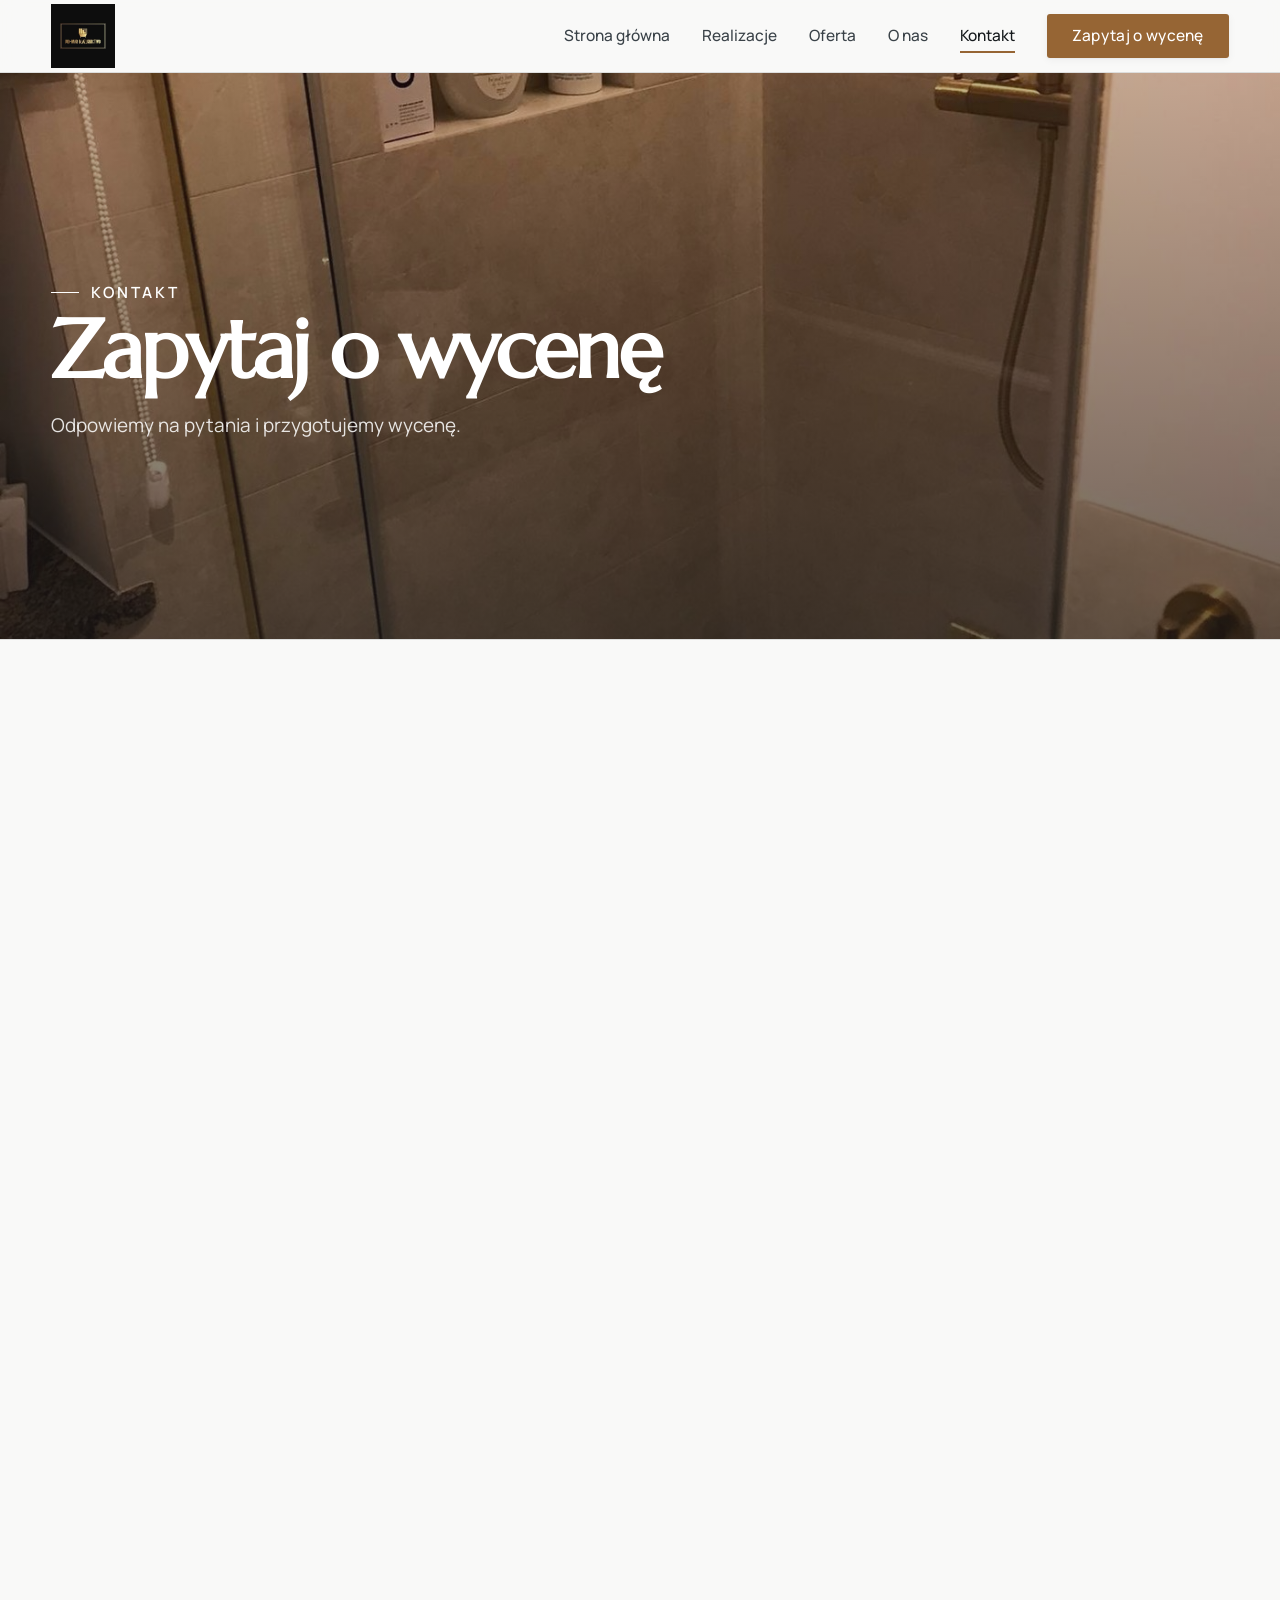
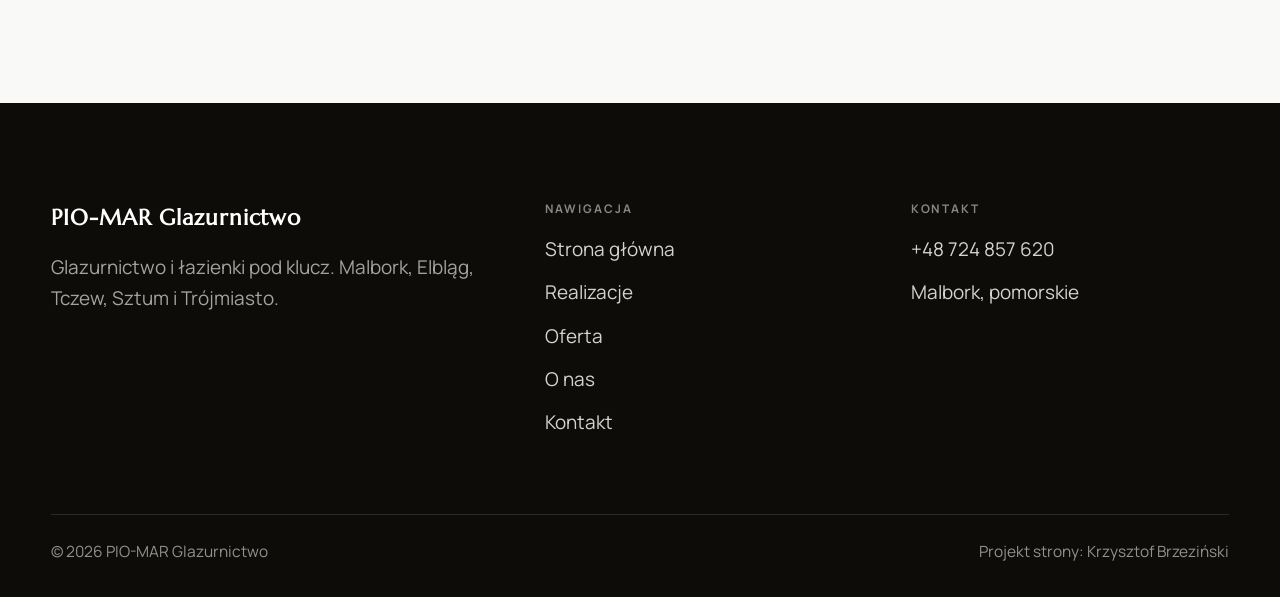
==== kontakt.html @ 3323657a "Strona demo: pio-mar-glazurnictwo" ====
<!DOCTYPE html>
<html lang="pl">
<head>
<meta charset="UTF-8">
<meta name="viewport" content="width=device-width, initial-scale=1.0">
<title>Kontakt - PIO-MAR Glazurnictwo</title>
<meta name="description" content="Kontakt PIO-MAR Glazurnictwo - Malbork, pomorskie">
<link rel="preconnect" href="https://fonts.googleapis.com">
<link rel="preconnect" href="https://fonts.gstatic.com" crossorigin>
<link href="https://fonts.googleapis.com/css2?family=Marcellus&family=Manrope:wght@400;500;600;700&display=swap" rel="stylesheet">
<link rel="stylesheet" href="assets/styles.css">
</head>
<body>

<header class="nav">
  <div class="wrap nav-inner">
    <a class="brand brand-has-logo" href="index.html"><img class="brand-logo" src="img/logo.png" alt="PIO-MAR Glazurnictwo"></a>
    <nav class="nav-links">
      <a href="index.html">Strona główna</a>
      <a href="realizacje.html">Realizacje</a>
      <a href="oferta.html">Oferta</a>
      <a href="o-nas.html">O nas</a>
      <a href="kontakt.html" class="active">Kontakt</a>
      <a href="kontakt.html" class="btn btn-accent">Zapytaj o wycenę</a>
    </nav>
    <button class="nav-toggle" aria-label="Menu"><span></span><span></span><span></span></button>
  </div>
</header>

<section class="pagehead">
  <img src="img/g7.jpg" alt="PIO-MAR Glazurnictwo - Zapytaj o wycenę">
  <div class="wrap">
    <span class="eyebrow">Kontakt</span>
    <h1>Zapytaj o wycenę</h1>
    <p>Odpowiemy na pytania i przygotujemy wycenę.</p>
  </div>
</section>
<section>
  <div class="wrap contact-grid">
    <div class="reveal">
      <span class="eyebrow">Dane kontaktowe</span>
      <h2 style="margin:var(--space-4) 0 var(--space-6)">PIO-MAR Glazurnictwo</h2>
      <div class="info-list">
        <div class="info-row"><div class="ic"><svg class="ico-tel" width="16" height="16" viewBox="0 0 24 24" fill="none" aria-hidden="true"><path d="M6.6 10.8a15.5 15.5 0 0 0 6.6 6.6l2.2-2.2a1 1 0 0 1 1-.24 11.4 11.4 0 0 0 3.6.58 1 1 0 0 1 1 1V20a1 1 0 0 1-1 1A17 17 0 0 1 3 4a1 1 0 0 1 1-1h3.5a1 1 0 0 1 1 1c0 1.25.2 2.46.58 3.6a1 1 0 0 1-.25 1l-2.23 2.2Z" fill="currentColor"/></svg></div><div><div class="lbl">Telefon</div><a class="val" href="tel:+48724857620">+48 724 857 620</a></div></div>
        <div class="info-row"><div class="ic"><svg class="ico-pin" width="16" height="16" viewBox="0 0 24 24" fill="none" aria-hidden="true"><path d="M12 21s7-6.1 7-11.5A7 7 0 0 0 5 9.5C5 14.9 12 21 12 21Z" stroke="currentColor" stroke-width="1.6" fill="none"/><circle cx="12" cy="9.5" r="2.4" fill="currentColor"/></svg></div><div><div class="lbl">Adres</div><div class="val">Malbork, pomorskie</div></div></div>
      </div>
    </div>
    <div class="reveal">
      <div class="form">
        <h3 style="margin-bottom:var(--space-4)">Najszybciej telefonicznie</h3>
        <p class="muted" style="margin-bottom:var(--space-5)">Zadzwoń, opisz pomysł, a my powiemy, co i jak. Bez zobowiązań.</p>
        <a href="tel:+48724857620" class="btn btn-accent" style="justify-content:center">Zadzwoń: +48 724 857 620 <span class="arr">→</span></a>
      </div>
    </div>
  </div>
</section>
<section style="padding-top:0">
  <div class="wrap reveal">
    <iframe class="map" title="PIO-MAR Glazurnictwo - Malbork" src="https://maps.google.com/maps?q=54.0374962%2C19.0260113&z=15&output=embed" loading="lazy" referrerpolicy="no-referrer-when-downgrade"></iframe>
  </div>
</section>

<footer>
  <div class="wrap">
    <div class="foot-grid">
      <div class="foot-brand">
        <div class="name">PIO-MAR Glazurnictwo</div>
        <p>Glazurnictwo i łazienki pod klucz. Malbork, Elbląg, Tczew, Sztum i Trójmiasto.</p>
      </div>
      <div class="foot-col">
        <h4>Nawigacja</h4>
        <a href="index.html">Strona główna</a>
        <a href="realizacje.html">Realizacje</a>
        <a href="oferta.html">Oferta</a>
        <a href="o-nas.html">O nas</a>
        <a href="kontakt.html">Kontakt</a>
      </div>
      <div class="foot-col">
        <h4>Kontakt</h4>
        <a href="tel:+48724857620">+48 724 857 620</a>
        <p>Malbork, pomorskie</p>
      </div>
    </div>
    <div class="foot-bot">
      <span>© 2026 PIO-MAR Glazurnictwo</span>
      <span>Projekt strony: Krzysztof Brzeziński</span>
    </div>
  </div>
</footer>


<script src="assets/main.js"></script>
</body>
</html>
---- assets/styles.css ----
/* ============================================================
   STOLBASZ — premium, architektoniczny B2B fit-out
   Jasna paleta, zero brązu. System wg premium-web-craft.
   Projekt strony: Krzysztof Brzeziński
   ============================================================ */

:root{
  /* PALETA — jasna, architektoniczna, chłodna */
  --paper:#FCFCFB;          /* główne tło */
  --paper-2:#F2F1EE;        /* sekcje alternatywne (chłodny jasny szary) */
  --paper-3:#E9ECEB;        /* delikatne wypełnienia */
  --ink:#15191C;            /* tekst główny — chłodny grafit */
  --ink-soft:#3A4248;       /* nagłówki drugorzędne */
  --muted:#5E666C;          /* tekst poboczny */
  --line:rgba(21,25,28,.12);/* hairline */
  --accent:#C9A24B;         /* stonowany petrol-slate — jedyny akcent */
  --accent-d:#B08A38;
  --accent-soft:rgba(201,162,75,.10);
  --dark:#0E0C08;           /* sekcje ciemne (stopka/CTA) */

  /* ODSTĘPY — skala 4/8 */
  --space-1:4px; --space-2:8px; --space-3:12px; --space-4:16px; --space-5:24px;
  --space-6:32px; --space-7:48px; --space-8:64px; --space-9:96px; --space-10:128px;

  /* TYPOGRAFIA — fluid clamp() (skala podbita 16.07.2026: większe, czytelniejsze litery — uwaga Adama) */
  --text-sm:clamp(.9rem,.87rem + .12vw,1rem);
  --text-base:clamp(1.08rem,1.04rem + .18vw,1.2rem);
  --text-lg:clamp(1.24rem,1.15rem + .34vw,1.44rem);
  --text-h3:clamp(1.34rem,1.22rem + .55vw,1.66rem);
  --text-h2:clamp(2.1rem,1.66rem + 2.1vw,3.1rem);
  --text-h1:clamp(2.9rem,2.1rem + 4vw,5.1rem);

  /* PROMIENIE — architektoniczne, raczej ostre */
  --r-sm:3px; --r-md:6px; --r-lg:10px;

  /* RUCH */
  --ease:cubic-bezier(.25,.46,.45,.94); --dur:.24s;

  /* CIENIE — miękkie, warstwowe */
  --sh-sm:0 1px 2px rgba(16,24,32,.04), 0 2px 8px rgba(16,24,32,.05);
  --sh-md:0 2px 6px rgba(16,24,32,.05), 0 12px 28px -8px rgba(16,24,32,.12);
  --sh-lg:0 6px 14px rgba(16,24,32,.07), 0 26px 56px -18px rgba(16,24,32,.22);

  --hairline:1px solid var(--line);

  --font-display:'Marcellus','Manrope',serif;
  --font-body:'Manrope',sans-serif;
}

*{box-sizing:border-box;margin:0;padding:0}
html{scroll-behavior:smooth}
body{
  font-family:var(--font-body);
  font-size:var(--text-base);
  line-height:1.65;
  color:var(--ink);
  background:var(--paper);
  -webkit-font-smoothing:antialiased;
  text-rendering:optimizeLegibility;
}
img{max-width:100%;display:block}
a{color:inherit;text-decoration:none}

.wrap{width:min(92%,1180px);margin-inline:auto}
section{padding-block:clamp(52px,6.5vw,96px)}

h1,h2,h3{font-family:var(--font-display);font-weight:700;line-height:1.08;letter-spacing:-.02em;color:var(--ink)}
h1{font-size:var(--text-h1);letter-spacing:-.035em}
h2{font-size:var(--text-h2);letter-spacing:-.025em}
h3{font-size:var(--text-h3)}
p{max-width:65ch}

.eyebrow{
  font-family:var(--font-body);
  font-size:var(--text-sm);
  font-weight:600;
  letter-spacing:.18em;
  text-transform:uppercase;
  color:var(--accent);
  display:inline-flex;align-items:center;gap:var(--space-3);
}
.eyebrow::before{content:"";width:28px;height:1px;background:var(--accent);display:inline-block}

.muted{color:var(--muted)}
.lead{font-size:var(--text-lg);line-height:1.55;color:var(--ink-soft);max-width:50ch}

/* ---------- BUTTONS ---------- */
.btn{
  display:inline-flex;align-items:center;gap:var(--space-2);
  font-weight:600;font-size:var(--text-sm);letter-spacing:.02em;
  padding:var(--space-4) var(--space-6);
  border-radius:var(--r-sm);
  transition:transform var(--dur) var(--ease),box-shadow var(--dur) var(--ease),background var(--dur) var(--ease);
  cursor:pointer;border:1px solid transparent;
}
.btn-accent{background:var(--accent);color:#fff;box-shadow:var(--sh-sm)}
.btn-accent:hover{background:var(--accent-d);transform:translateY(-2px);box-shadow:var(--sh-md)}
.btn-accent:active{transform:translateY(0);box-shadow:var(--sh-sm)}
.btn-ghost{background:transparent;color:var(--ink);border-color:var(--line)}
.btn-ghost:hover{border-color:var(--accent);color:var(--accent);transform:translateY(-2px)}
.btn-light{background:#fff;color:var(--ink);box-shadow:var(--sh-sm)}
.btn-light:hover{transform:translateY(-2px);box-shadow:var(--sh-md)}
.btn .arr{transition:transform var(--dur) var(--ease)}
.btn:hover .arr{transform:translateX(4px)}

/* ---------- NAV ---------- */
.nav{
  position:sticky;top:0;z-index:50;
  background:color-mix(in srgb,var(--paper) 88%,transparent);
  backdrop-filter:saturate(140%) blur(10px);
  border-bottom:var(--hairline);
}
.nav-inner{display:flex;align-items:center;justify-content:space-between;height:72px}
.brand{display:flex;flex-direction:column;line-height:1}
.brand .name{font-family:var(--font-display);font-weight:800;font-size:1.35rem;letter-spacing:.04em}
.brand .sub{font-size:.62rem;letter-spacing:.34em;text-transform:uppercase;color:var(--muted);margin-top:5px}
.nav-links{display:flex;align-items:center;gap:var(--space-6)}
.nav-links a{font-size:var(--text-sm);font-weight:500;color:var(--ink-soft);position:relative;padding-block:4px;transition:color var(--dur) var(--ease)}
.nav-links a::after{content:"";position:absolute;left:0;bottom:0;width:0;height:1.5px;background:var(--accent);transition:width var(--dur) var(--ease)}
.nav-links a:hover,.nav-links a.active{color:var(--ink)}
.nav-links a:hover::after,.nav-links a.active::after{width:100%}
.nav-links .btn{padding:var(--space-2) var(--space-5)}
/* przyciski w nav: właściwy kolor (przebij .nav-links a) + bez podkreślenia */
.nav-links a.btn-accent{color:#fff}
.nav-links a.btn-ghost,.nav-links a.btn-light{color:var(--ink)}
.nav-links a.btn::after{display:none}
.nav-toggle{display:none;background:none;border:none;cursor:pointer;flex-direction:column;gap:5px;padding:8px}
.nav-toggle span{width:24px;height:2px;background:var(--ink);transition:var(--dur)}

/* ---------- HERO (split) ---------- */
.hero{position:relative;overflow:hidden;border-bottom:var(--hairline)}
.hero-grid{display:grid;grid-template-columns:1.05fr .95fr;gap:clamp(24px,4vw,60px);align-items:center;
  padding-block:clamp(36px,4.5vw,64px)}
.hero-copy .eyebrow{margin-bottom:var(--space-5)}
.hero-copy h1{margin-bottom:var(--space-5)}
.hero-copy .lead{margin-bottom:var(--space-7)}
.hero-actions{display:flex;flex-wrap:wrap;gap:var(--space-4)}
.hero-art{position:relative;aspect-ratio:4/3;border-radius:var(--r-lg);overflow:hidden;box-shadow:var(--sh-lg)}
.hero-art img{width:100%;height:100%;object-fit:cover}
.hero-art::after{content:"";position:absolute;inset:0;background:linear-gradient(180deg,transparent 55%,rgba(18,24,28,.28))}
.hero-badge{position:absolute;left:var(--space-5);bottom:var(--space-5);z-index:2;
  background:rgba(252,252,251,.94);backdrop-filter:blur(4px);
  border-radius:var(--r-md);padding:var(--space-4) var(--space-5);box-shadow:var(--sh-md);max-width:78%}
.hero-badge strong{display:block;font-family:var(--font-display);font-size:1rem;letter-spacing:-.01em}
.hero-badge span{font-size:var(--text-sm);color:var(--muted)}

/* ---------- HERO duży / kinowy (strona główna) ---------- */
.hero-cine{position:relative;min-height:clamp(560px,82vh,840px);min-height:clamp(560px,82svh,840px);display:flex;align-items:center;overflow:hidden;border-bottom:var(--hairline)}
.hero-cine>img{position:absolute;inset:0;width:100%;height:100%;object-fit:cover;z-index:0}
.hero-cine::after{content:"";position:absolute;inset:0;z-index:1;
  background:linear-gradient(95deg,rgba(13,18,23,.86) 0%,rgba(13,18,23,.64) 32%,rgba(13,18,23,.24) 62%,rgba(13,18,23,.04) 100%)}
.hero-cine .wrap{position:relative;z-index:2;padding-block:var(--space-8)}
.hero-cine .hero-copy{max-width:660px}
.hero-cine .eyebrow{color:#fff;margin-bottom:var(--space-5)}
.hero-cine .eyebrow::before{background:#fff}
.hero-cine h1{color:#fff;margin-bottom:var(--space-5);font-size:clamp(2.9rem,2rem + 4.4vw,5.2rem)}
.hero-cine .lead{color:rgba(255,255,255,.92);max-width:48ch;margin-bottom:var(--space-7)}
.hero-cine .hero-actions{display:flex;flex-wrap:wrap;gap:var(--space-4)}
@media(max-width:680px){
  .hero-cine{min-height:clamp(520px,76vh,640px);min-height:clamp(520px,76svh,640px);align-items:flex-end}
  .hero-cine::after{background:linear-gradient(0deg,rgba(13,18,23,.9) 6%,rgba(13,18,23,.45) 55%,rgba(13,18,23,.25) 100%)}
  .hero-cine .wrap{padding-bottom:var(--space-9)}
}

/* full-bleed hero variant (podstrony) */
.pagehead{position:relative;min-height:46vh;min-height:46svh;display:flex;align-items:flex-end;overflow:hidden;border-bottom:var(--hairline)}
.pagehead img{position:absolute;inset:0;width:100%;height:100%;object-fit:cover}
.pagehead::after{content:"";position:absolute;inset:0;background:linear-gradient(180deg,rgba(18,24,28,.25),rgba(18,24,28,.62))}
.pagehead .wrap{position:relative;z-index:2;padding-block:var(--space-9);color:#fff}
.pagehead h1{color:#fff;max-width:18ch}
.pagehead .eyebrow{color:#fff}
.pagehead .eyebrow::before{background:#fff}
.pagehead p{color:rgba(255,255,255,.86);margin-top:var(--space-4);max-width:54ch}

/* ---------- STRIP (pasek skrótów / liczby) ---------- */
.strip{background:var(--dark);color:#fff}
.strip .wrap{display:grid;grid-template-columns:repeat(4,1fr);gap:var(--space-6);padding-block:var(--space-8)}
.strip .item .k{font-family:var(--font-display);font-size:clamp(1.6rem,1.2rem + 1.4vw,2.4rem);font-weight:800;letter-spacing:-.02em;color:#fff}
.strip .item .v{font-size:var(--text-sm);color:rgba(255,255,255,.66);margin-top:var(--space-2);line-height:1.45}
.strip .item{border-left:2px solid var(--accent);padding-left:var(--space-5)}

/* ---------- SECTION HEAD ---------- */
.head{max-width:48rem;margin-bottom:var(--space-8)}
.head.center{margin-inline:auto;text-align:center}
.head .eyebrow{margin-bottom:var(--space-4)}
.head h2{margin-bottom:var(--space-4)}
.head p{color:var(--muted);font-size:var(--text-lg);line-height:1.55}
.head.center p{margin-inline:auto}

/* ---------- INTRO SPLIT ---------- */
.split{display:grid;grid-template-columns:.92fr 1.08fr;gap:clamp(28px,5vw,80px);align-items:center}
.split.rev{grid-template-columns:1.08fr .92fr}
.split.rev .split-art{order:-1}
.split-art{position:relative;aspect-ratio:5/4;border-radius:var(--r-lg);overflow:hidden;box-shadow:var(--sh-lg)}
.split-art img{width:100%;height:100%;object-fit:cover}
.split-copy h2{margin-bottom:var(--space-5)}
.split-copy p+p{margin-top:var(--space-4)}
.split-copy .btn{margin-top:var(--space-6)}

/* ---------- SERVICES (zakres) ---------- */
.svc-grid{display:grid;grid-template-columns:repeat(auto-fit,minmax(280px,1fr));gap:var(--space-5)}
.svc{background:#fff;border:var(--hairline);border-radius:var(--r-md);padding:var(--space-7) var(--space-6);
  transition:transform var(--dur) var(--ease),box-shadow var(--dur) var(--ease),border-color var(--dur) var(--ease);
  position:relative;overflow:hidden}
.svc::before{content:"";position:absolute;left:0;top:0;width:3px;height:0;background:var(--accent);transition:height var(--dur) var(--ease)}
.svc:hover{transform:translateY(-4px);box-shadow:var(--sh-md);border-color:transparent}
.svc:hover::before{height:100%}
.svc .ic{font-family:var(--font-display);font-size:.8rem;font-weight:700;letter-spacing:.12em;color:var(--accent);margin-bottom:var(--space-4)}
.svc h3{margin-bottom:var(--space-3);font-size:1.22rem}
.svc p{color:var(--muted);font-size:var(--text-base);line-height:1.6}

/* big detailed service rows */
.svc-row{display:grid;grid-template-columns:.8fr 1.2fr;gap:clamp(20px,4vw,60px);align-items:center;padding-block:var(--space-8)}
.svc-row+.svc-row{border-top:var(--hairline)}
.svc-row.rev{grid-template-columns:1.2fr .8fr}
.svc-row.rev .svc-row-art{order:-1}
.svc-row-art{aspect-ratio:4/3;border-radius:var(--r-md);overflow:hidden;box-shadow:var(--sh-md)}
.svc-row-art img{width:100%;height:100%;object-fit:cover}
.svc-row h3{font-size:1.5rem;margin-bottom:var(--space-4)}
.svc-row .num{font-family:var(--font-display);font-size:.85rem;font-weight:700;letter-spacing:.14em;color:var(--accent);display:block;margin-bottom:var(--space-3)}
.svc-row ul{list-style:none;margin-top:var(--space-4);display:flex;flex-direction:column;gap:var(--space-2)}
.svc-row li{position:relative;padding-left:var(--space-5);color:var(--muted);font-size:var(--text-base)}
.svc-row li::before{content:"";position:absolute;left:0;top:.62em;width:8px;height:1px;background:var(--accent)}

/* ---------- GALLERY (realizacje) ---------- */
.gallery{display:grid;grid-template-columns:repeat(12,1fr);gap:var(--space-4);grid-auto-rows:200px}
/* GALERIA MASONRY — pionowe zdjęcia (portrety beauty/wellness) bez przycinania: kolumny, height auto */
.gallery-masonry{column-count:3;column-gap:var(--space-4)}
@media(max-width:900px){.gallery-masonry{column-count:2}}
@media(max-width:560px){.gallery-masonry{column-count:1}}
.gallery-masonry .m-tile{break-inside:avoid;margin:0 0 var(--space-4);padding:0;position:relative;overflow:hidden;border-radius:var(--r-md);border:1px solid var(--line)}
.gallery-masonry .m-tile img{width:100%;height:auto;display:block}
.gallery-masonry .m-tile .cap{position:absolute;left:0;right:0;bottom:0;padding:var(--space-4);color:#fff;background:linear-gradient(0deg,rgba(0,0,0,.55),transparent);font-size:var(--text-sm)}
.gallery-masonry .m-tile .cap small{display:block;font-weight:400;opacity:.78;letter-spacing:.04em;text-transform:uppercase;font-size:.66rem;margin-top:3px}
.tile{position:relative;overflow:hidden;border-radius:var(--r-md);box-shadow:var(--sh-sm);
  transition:transform var(--dur) var(--ease),box-shadow var(--dur) var(--ease)}
.tile img{width:100%;height:100%;object-fit:cover;transition:transform .6s var(--ease)}
.tile:hover{box-shadow:var(--sh-md)}
.tile:hover img{transform:scale(1.05)}
.tile .cap{position:absolute;left:0;right:0;bottom:0;padding:var(--space-5) var(--space-4) var(--space-4);
  background:linear-gradient(transparent,rgba(18,24,28,.78));color:#fff;
  font-size:var(--text-sm);font-weight:600;letter-spacing:.01em;
  opacity:0;transform:translateY(8px);transition:var(--dur) var(--ease)}
.tile:hover .cap{opacity:1;transform:translateY(0)}
.tile .cap small{display:block;font-weight:400;opacity:.78;letter-spacing:.04em;text-transform:uppercase;font-size:.66rem;margin-top:3px}
/* bento spans */
.t-wide{grid-column:span 6}
.t-tall{grid-column:span 6;grid-row:span 2}
.t-std{grid-column:span 6}
.t-third{grid-column:span 4}
.t-two3{grid-column:span 8}

/* ---------- TRUST / WIARYGODNOŚĆ ---------- */
.trust{background:var(--paper-2)}
.trust-grid{display:grid;grid-template-columns:repeat(auto-fit,minmax(240px,1fr));gap:var(--space-5);margin-top:var(--space-7)}
.trust-card{background:#fff;border-radius:var(--r-md);padding:var(--space-7) var(--space-6);box-shadow:var(--sh-sm);border-top:3px solid var(--accent)}
.trust-card .big{font-family:var(--font-display);font-size:clamp(1.8rem,1.3rem + 1.6vw,2.6rem);font-weight:800;letter-spacing:-.02em;color:var(--ink);line-height:1}
.trust-card h3{font-size:1.12rem;margin:var(--space-3) 0 var(--space-2)}
.trust-card p{color:var(--muted);font-size:var(--text-base);line-height:1.55}

/* ---------- CTA band ---------- */
.cta{background:var(--dark);color:#fff;position:relative;overflow:hidden}
.cta .wrap{display:grid;grid-template-columns:1.4fr .6fr;gap:var(--space-7);align-items:center;position:relative;z-index:2}
.cta h2{color:#fff;max-width:20ch}
.cta p{color:rgba(255,255,255,.74);margin-top:var(--space-4)}
.cta-actions{display:flex;flex-direction:column;gap:var(--space-3);align-items:flex-start}
.cta::before{content:"";position:absolute;right:-80px;top:-80px;width:360px;height:360px;border-radius:50%;
  background:radial-gradient(circle,var(--accent-soft),transparent 70%)}

/* ---------- CONTACT ---------- */
.contact-grid{display:grid;grid-template-columns:.85fr 1.15fr;gap:clamp(28px,4vw,56px);align-items:start}
.info-list{display:flex;flex-direction:column;gap:var(--space-2)}
.info-row{display:flex;gap:var(--space-4);align-items:flex-start;padding-block:var(--space-4);border-bottom:var(--hairline)}
.info-row .ic{flex:none;width:42px;height:42px;display:grid;place-items:center;border-radius:50%;
  background:var(--accent-soft);color:var(--accent);font-size:1.05rem}
.info-row .lbl{font-size:.72rem;letter-spacing:.14em;text-transform:uppercase;color:var(--muted)}
.info-row .val{font-weight:600;font-size:var(--text-base);margin-top:2px}
.info-row a.val:hover{color:var(--accent)}
.map{border:none;border-radius:var(--r-lg);box-shadow:var(--sh-md);width:100%;height:100%;min-height:380px;filter:grayscale(.2) contrast(1.02)}
.form{background:#fff;border:var(--hairline);border-radius:var(--r-lg);padding:clamp(24px,3vw,40px);box-shadow:var(--sh-sm)}
.form .fld{margin-bottom:var(--space-5)}
.form label{display:block;font-size:var(--text-sm);font-weight:600;margin-bottom:var(--space-2)}
.form input,.form textarea{width:100%;font-family:inherit;font-size:var(--text-base);color:var(--ink);
  padding:var(--space-4);border:var(--hairline);border-radius:var(--r-sm);background:var(--paper);transition:border-color var(--dur)}
.form input:focus,.form textarea:focus{outline:none;border-color:var(--accent);background:#fff}
.form textarea{resize:vertical;min-height:120px}
.form .note{font-size:var(--text-sm);color:var(--muted);margin-top:var(--space-3)}

/* ---------- FOOTER ---------- */
footer{background:var(--dark);color:#fff;padding-block:var(--space-9) var(--space-6)}
.foot-grid{display:grid;grid-template-columns:1.4fr 1fr 1fr;gap:var(--space-7);margin-bottom:var(--space-8)}
.foot-brand .name{font-family:var(--font-display);font-weight:800;font-size:1.4rem;letter-spacing:.04em}
.foot-brand p{color:rgba(255,255,255,.62);margin-top:var(--space-4);font-size:var(--text-base);max-width:38ch}
.foot-col h4{font-size:.74rem;letter-spacing:.16em;text-transform:uppercase;color:rgba(255,255,255,.5);margin-bottom:var(--space-4)}
.foot-col a,.foot-col p{display:block;color:rgba(255,255,255,.82);font-size:var(--text-base);margin-bottom:var(--space-3)}
.foot-col a:hover{color:#fff}
.foot-bot{border-top:1px solid rgba(255,255,255,.12);padding-top:var(--space-5);display:flex;justify-content:space-between;flex-wrap:wrap;gap:var(--space-3);
  font-size:var(--text-sm);color:rgba(255,255,255,.55)}
.foot-bot a:hover{color:#fff}

/* ---------- REVEAL ---------- */
.reveal{opacity:0;transform:translateY(22px);transition:opacity .6s var(--ease),transform .6s var(--ease)}
.reveal.in{opacity:1;transform:none}

/* ---------- RESPONSIVE ---------- */
@media(max-width:920px){
  .hero-grid,.split,.split.rev,.svc-row,.svc-row.rev,.cta .wrap,.contact-grid,.foot-grid{grid-template-columns:1fr}
  .split.rev .split-art,.svc-row.rev .svc-row-art{order:0}
  .hero-art{aspect-ratio:16/10;max-height:420px}
  .strip .wrap{grid-template-columns:repeat(2,1fr);gap:var(--space-7)}
  .gallery{grid-auto-rows:180px}
  .t-wide,.t-tall,.t-std,.t-third,.t-two3{grid-column:span 6}
  .t-tall{grid-row:span 1}
  .cta-actions{flex-direction:row;flex-wrap:wrap}
  .foot-grid{gap:var(--space-6)}
}
@media(max-width:680px){
  .nav-links{position:fixed;inset:72px 0 auto 0;background:var(--paper);flex-direction:column;align-items:stretch;
    gap:0;padding:var(--space-4) 6%;border-bottom:var(--hairline);box-shadow:var(--sh-md);
    transform:translateY(-120%);transition:transform var(--dur) var(--ease)}
  .nav-links.open{transform:translateY(0)}
  .nav-links a{padding-block:var(--space-4);border-bottom:var(--hairline)}
  .nav-links .btn{margin-top:var(--space-3);justify-content:center}
  .nav-toggle{display:flex}
  .strip .wrap{grid-template-columns:1fr}
  .gallery{grid-template-columns:repeat(6,1fr)}
  .foot-grid{grid-template-columns:1fr}
}
@media(prefers-reduced-motion:reduce){
  *{animation-duration:.01ms!important;transition:none!important}
  .reveal{opacity:1!important;transform:none!important}
  html{scroll-behavior:auto}
}

/* ============================================================
   PREMIUM LAYER — destylat deep-researchu branż (anty-AI, spokój).
   Zmienne STOLBASZ (--accent/--ink/--paper/--line/--dark). Ruch ledwo
   zauważalny, krzywa cubic-bezier(.16,.84,.44,1); prefers-reduced-motion
   pokryte blanketem wyżej. Karty hairline zamiast cieni = #1 sygnał „nie-AI".
   ============================================================ */

/* więcej oddechu między sekcjami (liderzy: 110-130px) */
section{padding-block:clamp(64px,8vw,128px)}

/* 1) Aksamitny reveal — dłuższa, miękka krzywa zamiast „skoku" */
.reveal{transition:opacity .9s cubic-bezier(.16,.84,.44,1),transform .9s cubic-bezier(.16,.84,.44,1);will-change:opacity,transform}
/* stagger TYLKO w galerii (tam pozycja = porządek dzieci) */
.gallery .reveal:nth-child(2){transition-delay:.07s}
.gallery .reveal:nth-child(3){transition-delay:.14s}
.gallery .reveal:nth-child(4){transition-delay:.21s}
.gallery .reveal:nth-child(5){transition-delay:.28s}
.gallery .reveal:nth-child(6){transition-delay:.35s}

/* 2) Hero STATYCZNY na .hero-cine — Ken Burns CAŁKIEM WYŁĄCZONY 26.06 (3. zgłoszenie Szymona).
   GENEZA: animowanie scale na <img> hero z teksturami (cegły/framugi) re-samplinguje obraz
   klatka po klatce → na części ekranów drobne drganie/shimmer = „heroshot się trzęsie".
   translateY usunięto wcześniej, scale-only + will-change/GPU NIE wystarczyły do GWARANCJI gładkości.
   Krzysztof zażądał pewności („make sure, że błąd się nie pojawi") > efekt. Zero animacji = 0% drgania.
   Delikatny zoom zostaje TYLKO w pełnoekranowych hero gastro/studio (hg-bg/hs-bg — tło, inny
   mechanizm, chwalone, nigdy nie zgłaszane). NIE wracać do KB na .hero-cine bez realnego testu
   na sprzęcie klienta — to ryzyko regresji „trzęsienia”. */
/* BEZPIECZNY "wow" na hero = jednorazowy FADE-IN (opacity), nie zoom.
   opacity nie dotyka bitmapy → gładkie na KAŻDYM zdjęciu/ekranie/GPU, zero ryzyka migotania.
   Geometryczny ruch (scale/translate) na .hero-cine jest ZAKAZANY (bramka pilnuje). */
@keyframes heroFade{from{opacity:0}to{opacity:1}}
.hero-cine>img{transform:none;animation:heroFade 1.1s ease-out both}

/* 3) Akcentowy hairline pod nagłówkiem sekcji, który „rysuje się" przy wejściu */
.head h2{position:relative;padding-bottom:18px}
.head h2::after{content:"";position:absolute;left:0;bottom:0;height:1px;width:0;background:var(--accent);transition:width 1s cubic-bezier(.16,.84,.44,1) .15s}
.head.center h2::after{left:50%;transform:translateX(-50%)}
.head.reveal.in h2::after,.head.center.reveal.in h2::after{width:54px}

/* 4) Karty HAIRLINE zamiast cieni/zaokrągleń (najmocniejszy anty-AI detal) */
.svc{background:transparent;border:1px solid var(--line);border-radius:var(--r-sm);box-shadow:none}
.svc:hover{box-shadow:none;border-color:var(--accent);transform:translateY(-3px)}
.trust-card{background:transparent;box-shadow:none;border:1px solid var(--line);border-top:2px solid var(--accent);border-radius:var(--r-sm)}
.tile{box-shadow:none;border-radius:var(--r-sm)}
.tile:hover{box-shadow:none}

/* 5) Sticky-nav kondensuje się po przewinięciu (sygnał dopracowania) */
.nav{transition:box-shadow .4s ease,background .4s ease}
.nav.is-stuck{box-shadow:0 1px 0 var(--line),0 14px 30px -24px rgba(0,0,0,.45)}
.nav-inner{transition:height .35s var(--ease)}
.nav.is-stuck .nav-inner{height:60px}

/* 6) MANIFESTO — pełnoekranowy cytat-bohater (zastępuje generyczne „Dlaczego my") */
.manifesto{background:var(--paper-2);text-align:center}
.manifesto .wrap{max-width:60rem}
.manifesto p{font-family:var(--font-display);font-style:italic;font-size:clamp(1.6rem,1rem + 2.4vw,2.8rem);line-height:1.32;color:var(--ink-soft);margin-inline:auto;max-width:26ch;position:relative;padding-top:var(--space-8)}
.manifesto p::before{content:"";position:absolute;top:0;left:50%;transform:translateX(-50%);width:54px;height:1px;background:var(--accent)}
.manifesto p span{color:var(--accent);font-style:italic}

/* 7) GATEWAYS — 3 duże bramy-zdjęcia (zamiast paska menu usług) */
.gateways{display:grid;grid-template-columns:repeat(3,1fr);gap:var(--space-4)}
.gateway{position:relative;aspect-ratio:3/4;overflow:hidden;border-radius:var(--r-sm);display:block}
.gateway img{width:100%;height:100%;object-fit:cover;transition:transform .8s var(--ease),filter .5s var(--ease)}
.gateway::after{content:"";position:absolute;inset:0;background:linear-gradient(180deg,transparent 38%,rgba(18,24,28,.74))}
.gateway:hover img{transform:scale(1.05);filter:brightness(1.05)}
.gateway .g-ttl{position:absolute;left:0;right:0;bottom:0;z-index:2;padding:var(--space-6) var(--space-5);color:#fff;font-family:var(--font-display);font-size:1.45rem;letter-spacing:-.01em;line-height:1.15}
.gateway .g-ttl small{display:block;font-family:var(--font-body);font-size:var(--text-sm);font-weight:400;opacity:.82;letter-spacing:.03em;margin-top:5px}
@media(max-width:760px){.gateways{grid-template-columns:1fr}.gateway{aspect-ratio:16/10}}

/* 8) LOGO klienta w nagłówku (gdy podane --logo) */
/* 52px domyślnie (feedback Bartka 06.07.2026: 40px ginęło, uwaga padła 3x; ~56px sprawdzone na żywym demie anna-borowiec-makeup) */
.brand-logo{height:64px;width:auto;max-width:300px;object-fit:contain;display:block}
.nav.is-stuck .brand-logo{height:52px}
@media(max-width:680px){.brand-logo{height:46px;max-width:210px}}


/* === RWD: nagłówki na wąskich ekranach (dodane 17.07.2026 razem z fixem clamp) ===
   Po przywróceniu działania clamp() dolna granica --text-h1 (2.9rem) rozpychała
   dokument przy długich polskich słowach na telefonach. Tu ją zjeżdżamy. */
@media (max-width:560px){
  :root{
    --text-h1:clamp(1.9rem, 1.15rem + 4.4vw, 2.7rem);
    --text-h2:clamp(1.5rem, 1rem + 3vw, 2.1rem);
  }
  .hero-cine h1{font-size:clamp(1.9rem, 1.15rem + 4.4vw, 2.7rem)}
  h1,h2{overflow-wrap:break-word}
}

/* GODZINY (godziny_grid z briefu) — dzień po lewej, godziny po prawej. Wcześniej BRAK stylu
   powodował sklejenie "Poniedziałek-Piątek8:00-20:00" (dodane 2026-07-21). Neutralne dla dem bez grafiku. */
.godz{display:flex;flex-direction:column;gap:2px;max-width:440px;margin-top:8px}
.godz-row{display:flex;justify-content:space-between;align-items:baseline;gap:24px;padding:10px 0;border-bottom:1px solid var(--line)}
.godz-row:last-child{border-bottom:0}
.godz-row b{font-weight:600;color:var(--ink)}
.godz-row span{color:var(--muted);white-space:nowrap}

/* === auto-paleta ze zdjęć klienta (dopasowanie do estetyki socials) === */
:root{--accent:#966534;--accent-d:#734B23;--accent-soft:rgba(150,101,52,0.10);--paper:#F9F9F8;--paper-2:#EFEEED;--paper-3:#E8E7E5;}
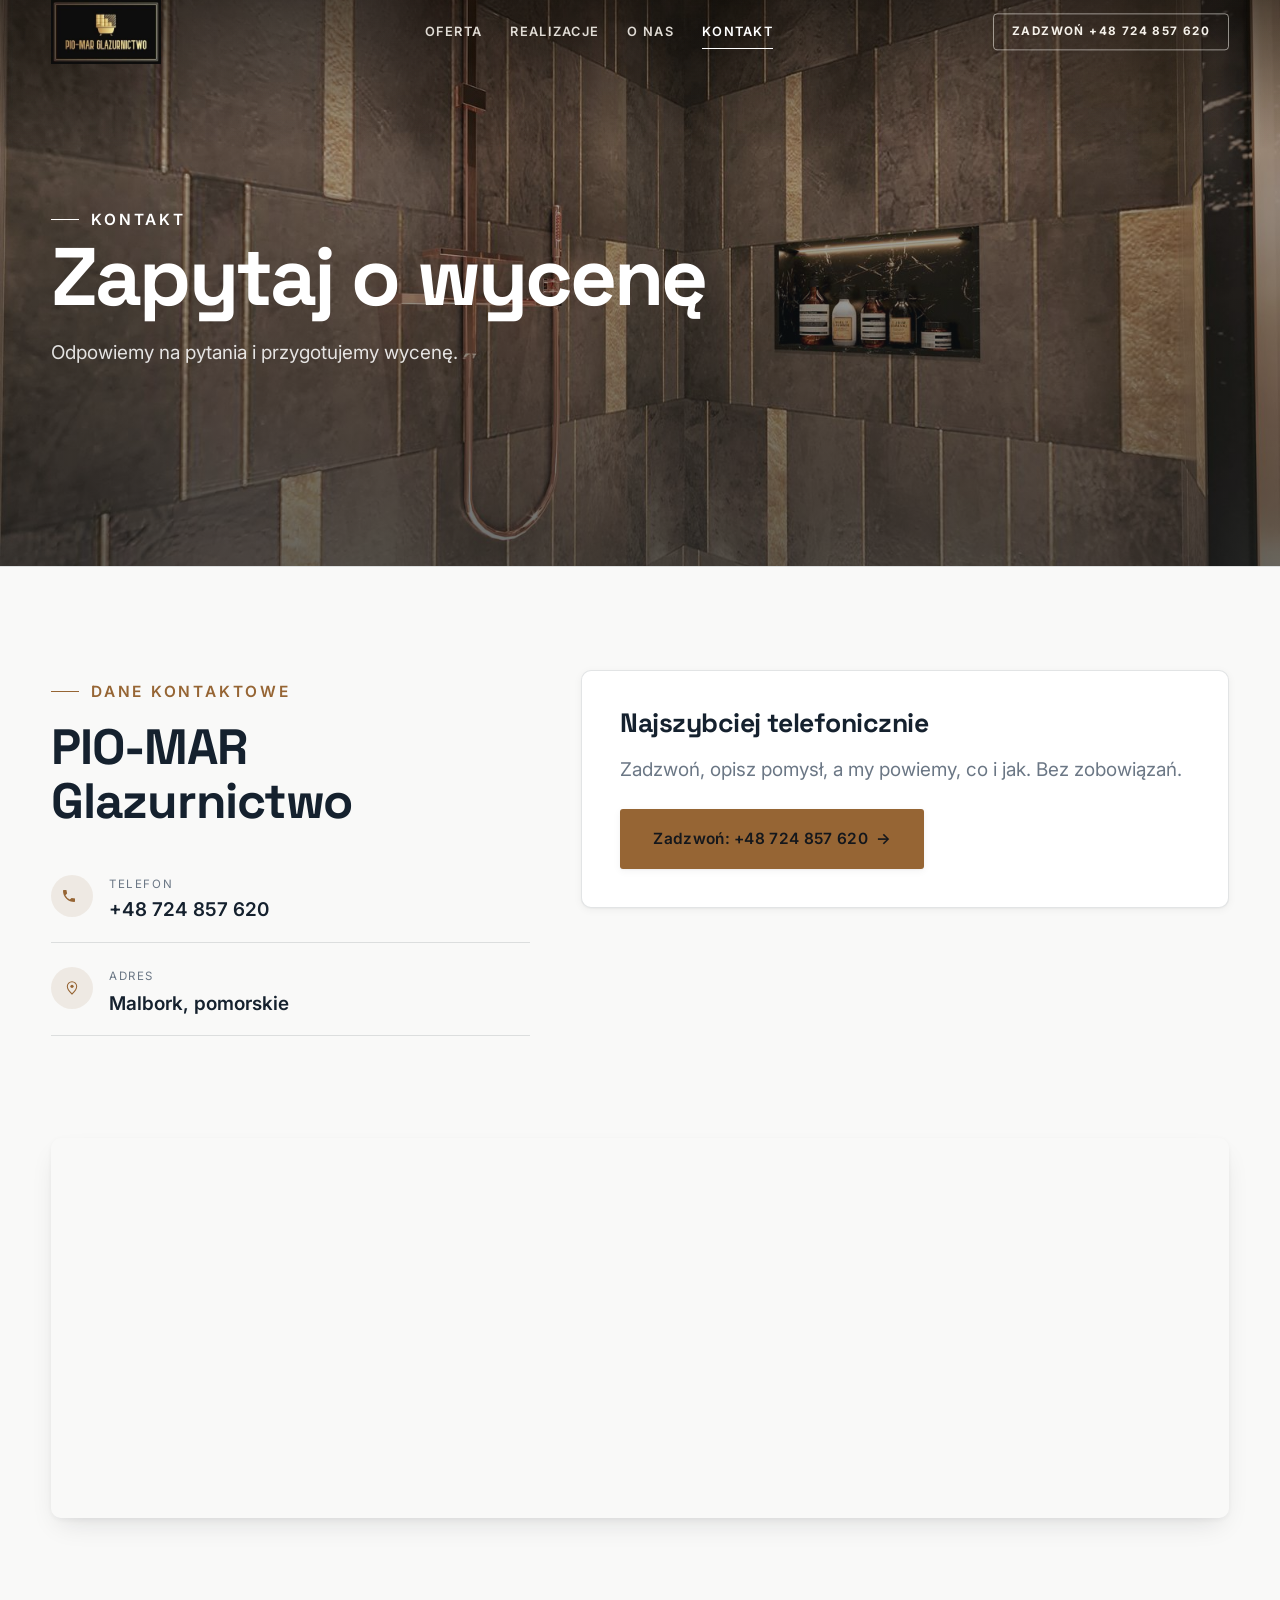
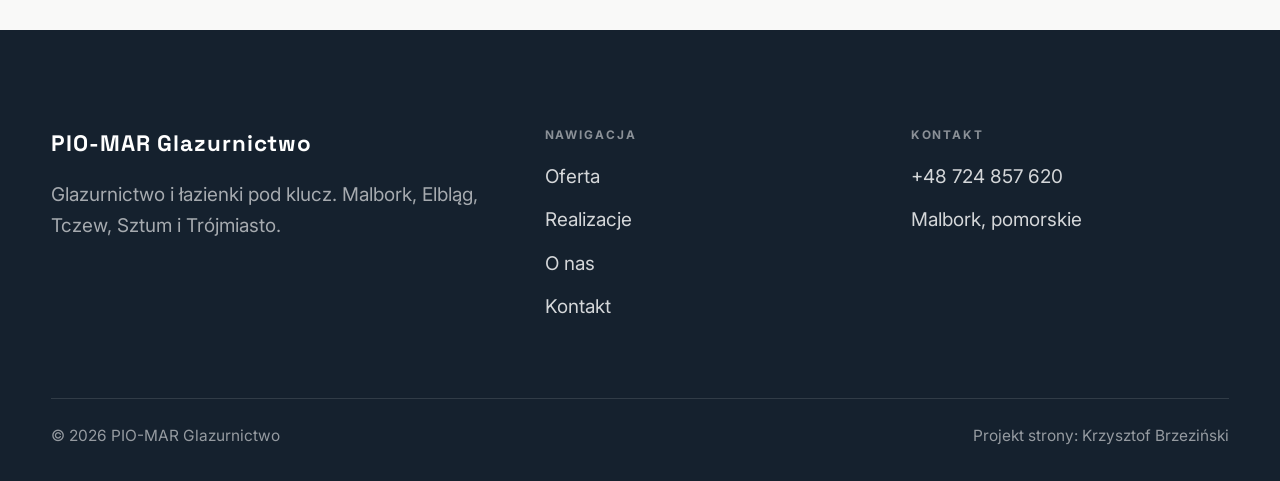
==== commit 7d455688: "[claude-edit][cmt:7ab4c529-d8fd-423f-9d85-598a35fc9db5] Przebudowa dema w stylu Murago (rodzina fach" ====
--- a/kontakt.html
+++ b/kontakt.html
@@ -7,7 +7,7 @@
 <meta name="description" content="Kontakt PIO-MAR Glazurnictwo - Malbork, pomorskie">
 <link rel="preconnect" href="https://fonts.googleapis.com">
 <link rel="preconnect" href="https://fonts.gstatic.com" crossorigin>
-<link href="https://fonts.googleapis.com/css2?family=Marcellus&family=Manrope:wght@400;500;600;700&display=swap" rel="stylesheet">
+<link href="https://fonts.googleapis.com/css2?family=Space+Grotesk:wght@500;600;700&family=Inter:wght@400;500;600&display=swap" rel="stylesheet">
 <link rel="stylesheet" href="assets/styles.css">
 </head>
 <body>
@@ -16,19 +16,18 @@
   <div class="wrap nav-inner">
     <a class="brand brand-has-logo" href="index.html"><img class="brand-logo" src="img/logo.png" alt="PIO-MAR Glazurnictwo"></a>
     <nav class="nav-links">
-      <a href="index.html">Strona główna</a>
+      <a href="oferta.html">Oferta</a>
       <a href="realizacje.html">Realizacje</a>
-      <a href="oferta.html">Oferta</a>
       <a href="o-nas.html">O nas</a>
       <a href="kontakt.html" class="active">Kontakt</a>
-      <a href="kontakt.html" class="btn btn-accent">Zapytaj o wycenę</a>
+      <a href="tel:+48724857620" class="btn btn-accent">Zadzwoń +48 724 857 620</a>
     </nav>
     <button class="nav-toggle" aria-label="Menu"><span></span><span></span><span></span></button>
   </div>
 </header>
 
 <section class="pagehead">
-  <img src="img/g7.jpg" alt="PIO-MAR Glazurnictwo - Zapytaj o wycenę">
+  <img src="img/p-kontakt.jpg" alt="PIO-MAR Glazurnictwo - Zapytaj o wycenę">
   <div class="wrap">
     <span class="eyebrow">Kontakt</span>
     <h1>Zapytaj o wycenę</h1>
@@ -69,9 +68,8 @@
       </div>
       <div class="foot-col">
         <h4>Nawigacja</h4>
-        <a href="index.html">Strona główna</a>
+        <a href="oferta.html">Oferta</a>
         <a href="realizacje.html">Realizacje</a>
-        <a href="oferta.html">Oferta</a>
         <a href="o-nas.html">O nas</a>
         <a href="kontakt.html">Kontakt</a>
       </div>
@@ -87,7 +85,7 @@
     </div>
   </div>
 </footer>
-
+<div class="sticky-call"><a class="sc-call" href="tel:+48724857620"><svg class="ico-tel" width="16" height="16" viewBox="0 0 24 24" fill="none" aria-hidden="true"><path d="M6.6 10.8a15.5 15.5 0 0 0 6.6 6.6l2.2-2.2a1 1 0 0 1 1-.24 11.4 11.4 0 0 0 3.6.58 1 1 0 0 1 1 1V20a1 1 0 0 1-1 1A17 17 0 0 1 3 4a1 1 0 0 1 1-1h3.5a1 1 0 0 1 1 1c0 1.25.2 2.46.58 3.6a1 1 0 0 1-.25 1l-2.23 2.2Z" fill="currentColor"/></svg> Zadzwoń</a><a class="sc-quote" href="kontakt.html">Bezpłatna wycena</a></div>
 
 <script src="assets/main.js"></script>
 </body>
--- a/assets/styles.css
+++ b/assets/styles.css
@@ -6,17 +6,17 @@
 
 :root{
   /* PALETA — jasna, architektoniczna, chłodna */
-  --paper:#FCFCFB;          /* główne tło */
-  --paper-2:#F2F1EE;        /* sekcje alternatywne (chłodny jasny szary) */
-  --paper-3:#E9ECEB;        /* delikatne wypełnienia */
-  --ink:#15191C;            /* tekst główny — chłodny grafit */
-  --ink-soft:#3A4248;       /* nagłówki drugorzędne */
-  --muted:#5E666C;          /* tekst poboczny */
-  --line:rgba(21,25,28,.12);/* hairline */
-  --accent:#C9A24B;         /* stonowany petrol-slate — jedyny akcent */
-  --accent-d:#B08A38;
-  --accent-soft:rgba(201,162,75,.10);
-  --dark:#0E0C08;           /* sekcje ciemne (stopka/CTA) */
+  --paper:#F4F6F8;          /* główne tło */
+  --paper-2:#E7EBEF;        /* sekcje alternatywne (chłodny jasny szary) */
+  --paper-3:#E7EBEF;        /* delikatne wypełnienia */
+  --ink:#15212E;            /* tekst główny — chłodny grafit */
+  --ink-soft:#243443;       /* nagłówki drugorzędne */
+  --muted:#6B7785;          /* tekst poboczny */
+  --line:rgba(21,33,46,.12);/* hairline */
+  --accent:#E8A317;         /* stonowany petrol-slate — jedyny akcent */
+  --accent-d:#C9870C;
+  --accent-soft:rgba(232,163,23,.10);
+  --dark:#15212E;           /* sekcje ciemne (stopka/CTA) */
 
   /* ODSTĘPY — skala 4/8 */
   --space-1:4px; --space-2:8px; --space-3:12px; --space-4:16px; --space-5:24px;
@@ -43,8 +43,8 @@
 
   --hairline:1px solid var(--line);
 
-  --font-display:'Marcellus','Manrope',serif;
-  --font-body:'Manrope',sans-serif;
+  --font-display:'Space Grotesk','Inter',sans-serif;
+  --font-body:'Inter',sans-serif;
 }
 
 *{box-sizing:border-box;margin:0;padding:0}
@@ -428,5 +428,418 @@
 .godz-row b{font-weight:600;color:var(--ink)}
 .godz-row span{color:var(--muted);white-space:nowrap}
 
+/* === rodzina: fachowcy === */
+/* ============================================================
+   RODZINA: FACHOWCY (hydraulik/elektryk/remont/brukarstwo/ogrodzenia)
+   Doklejane NA WIERZCH base.css. Dziedziczy paletę/fonty skórki (trade/elektryk).
+   Filozofia: telefon-bohater + zaufanie + „bezpłatna wycena". Spokój, nie krzyk.
+   (count-up i podwójny iframe mapy świadomie pominięte - krytyka blueprintu.)
+   ============================================================ */
+
+/* --- PROCES - oś „jak pracujemy" (podpis rodziny, czego nie ma w meblach) --- */
+.proces{background:var(--paper-2)}
+.proces-line{list-style:none;display:grid;grid-template-columns:repeat(4,1fr);gap:var(--space-5);position:relative;margin:0;padding:0}
+.proces-line li{position:relative;padding-top:var(--space-7)}
+.proces-line li::before{content:"";position:absolute;top:14px;left:0;right:0;height:1px;background:var(--line)}
+.proces-line li:last-child::before{right:50%}
+.proces-line li:first-child::before{left:50%}
+.proces-line li::after{content:"";position:absolute;top:9px;left:calc(50% - 6px);width:11px;height:11px;border-radius:50%;background:var(--accent);box-shadow:0 0 0 4px var(--paper-2)}
+.proces-line .pno{font-family:var(--font-display);font-weight:800;font-size:1.5rem;color:var(--accent);letter-spacing:-.02em;display:block;margin-bottom:var(--space-3);text-align:center}
+.proces-line h3{font-size:1.1rem;margin-bottom:var(--space-2);text-align:center}
+.proces-line p{color:var(--muted);font-size:var(--text-sm);line-height:1.5;text-align:center;max-width:26ch;margin-inline:auto}
+@media(max-width:820px){
+  .proces-line{grid-template-columns:1fr;gap:0}
+  .proces-line li{padding:var(--space-5) 0 var(--space-5) var(--space-7)}
+  .proces-line li::before{left:5px;right:auto;top:0;bottom:0;width:1px;height:auto}
+  .proces-line li:first-child::before,.proces-line li:last-child::before{left:5px;right:auto}
+  .proces-line li::after{top:var(--space-6);left:0}
+  .proces-line .pno,.proces-line h3,.proces-line p{text-align:left;margin-inline:0}
+}
+
+/* --- OBSZAR DZIAŁANIA - lokalność (chipy z REALNEGO miasta, bez drugiego iframe) --- */
+.obszar .head{text-align:center;margin-inline:auto}
+.obszar .head .eyebrow{justify-content:center}
+.obszar-list{list-style:none;display:flex;flex-wrap:wrap;justify-content:center;gap:var(--space-3);margin:0;padding:0;max-width:60rem;margin-inline:auto}
+.obszar-list li{border:1px solid var(--line);border-radius:999px;padding:var(--space-2) var(--space-5);
+  font-size:var(--text-sm);font-weight:600;color:var(--ink-soft);transition:border-color .24s var(--ease),color .24s var(--ease)}
+.obszar-list li:hover{border-color:var(--accent);color:var(--accent)}
+.obszar-list li.is-home{background:var(--accent);border-color:var(--accent);color:#fff}
+
+/* --- STICKY-CALL - dolny pasek mobile (najważniejszy konwerter tej rodziny) --- */
+.sticky-call{display:none}
+@media(max-width:820px){
+  .sticky-call{display:grid;grid-template-columns:1fr 1fr;gap:1px;position:fixed;left:0;right:0;bottom:0;z-index:90;
+    background:var(--line);box-shadow:0 -6px 20px -10px rgba(0,0,0,.4)}
+  .sticky-call a{padding:15px 8px;text-align:center;font-weight:700;font-size:.95rem;letter-spacing:.01em}
+  .sc-call{background:var(--accent);color:#fff}
+  .sc-quote{background:var(--paper);color:var(--ink)}
+  body{padding-bottom:56px}
+}
+
+/* --- Blok „Awaria? Dzwoń” (opcjonalny, hydraulik/elektryk) --- */
+.awaria{background:var(--dark);color:#fff}
+.awaria .wrap{display:flex;flex-wrap:wrap;align-items:center;justify-content:space-between;gap:var(--space-5);padding-block:var(--space-7)}
+.awaria h3{color:#fff;font-size:clamp(1.3rem,1rem + 1.2vw,1.8rem)}
+.awaria p{color:rgba(255,255,255,.72);margin-top:var(--space-2)}
+.awaria .btn-accent{white-space:nowrap}
+
+/* === CERTYFIKATY / CZYM PRACUJEMY (gated: renderuje sie tylko gdy brief poda certy/marki/gwarancja) - mocny lever dla dekarzy === */
+.auto-marki .marki-list{display:flex;flex-wrap:wrap;justify-content:center;gap:clamp(.8rem,2.5vw,1.6rem);list-style:none;margin:var(--space-7) 0 0;padding:0}
+.auto-marki .marki-list li{font-family:var(--font-display);text-transform:uppercase;letter-spacing:.12em;font-weight:600;
+  font-size:clamp(.82rem,1.5vw,1rem);color:var(--ink-soft);padding:.5rem 1rem;border:1px solid var(--line);border-radius:var(--r-sm)}
+.marki-gwar{text-align:center;color:var(--muted);font-size:var(--text-sm);margin-top:var(--space-6)}
+
+/* ============================================================
+   FAZA 3 - OSOBNY UKŁAD FACHOWCY (research wf_e4ed63db + krytyka z policzonym WCAG). Doklejane na wierzch.
+   Tożsamość: ZAUFANIE + DUŻY TELEFON + DOWÓD. Dwublok hero (zdjęcie | lity panel), bezpośrednio, solidnie.
+   ============================================================ */
+
+/* --- P0 KONTRAST: bursztyn jako TEKST na jasnym = 2.0 FAIL (policzone). Naprawy (bursztyn->ciemny tekst / ink). --- */
+.btn-accent{color:#14171c}                                  /* bursztyn + ciemny tekst = 8.28 PASS */
+.sticky-call .sc-call{color:#14171c}                        /* sticky bursztyn + ciemny tekst */
+.obszar-list li.is-home{background:var(--ink);border-color:var(--ink);color:#fff}  /* było bursztyn+biel 2.17 -> ink+biel 16.29 */
+.proces-line .pno{color:var(--ink-soft)}                    /* numery procesu: było bursztyn 2.0 -> ink-soft (czytelne); kropka osi zostaje bursztyn (grafika) */
+
+/* --- Ikona telefonu (uzywana w hero hf-phone-num; nav styluje silnik NAV NOBU) --- */
+.ico-tel{vertical-align:-2px;margin-right:.3em}
+
+/* === HERO FACHOWCY: dwublok (zdjęcie | lity panel ink). Zdjęcie = PIERWSZE dziecko (blur-guard + mobilny stack). STATYCZNE. === */
+.hero-fach{display:grid;grid-template-columns:1fr minmax(0,46%);min-height:clamp(540px,76vh,740px);min-height:clamp(540px,76svh,740px)}
+.hf-photo{width:100%;height:100%;object-fit:cover;display:block;background:var(--paper-2)}  /* img = PIERWSZE dziecko sekcji (blur-guard); EAGER, bez animacji (zero janku) */
+.hf-panel{order:-1;background:var(--ink);color:#fff;display:flex;flex-direction:column;justify-content:center;
+  padding:clamp(2.2rem,5vw,4.5rem) clamp(1.6rem,4vw,3.6rem)}
+.hf-kicker{font-family:var(--font-display);font-weight:700;text-transform:uppercase;letter-spacing:.14em;
+  font-size:clamp(.74rem,1.4vw,.9rem);color:var(--accent)}
+.hf-title{color:#fff;font-family:var(--font-display);font-weight:800;line-height:1.05;letter-spacing:-.01em;
+  font-size:clamp(1.9rem,1.4rem + 2vw,3rem);margin:var(--space-3) 0 var(--space-5)}
+.hf-phone{display:inline-flex;flex-direction:column;gap:.15rem;margin-bottom:var(--space-5);width:fit-content}
+.hf-phone-lab{font-size:.74rem;text-transform:uppercase;letter-spacing:.14em;color:rgba(255,255,255,.66)}
+.hf-phone-num{font-family:var(--font-display);font-weight:800;color:#fff;font-variant-numeric:tabular-nums;white-space:nowrap;
+  font-size:clamp(2rem,1.4rem + 2.2vw,2.9rem);line-height:1;display:inline-flex;align-items:center}
+.hf-phone-num .ico-tel{width:.7em;height:.7em;color:var(--accent);margin-right:.35em}   /* ikona bursztyn, cyfry białe */
+.hf-phone:hover .hf-phone-num{color:var(--accent)}
+.hf-actions{display:flex;flex-wrap:wrap;gap:var(--space-3)}
+.hf-ghost{color:#fff;border-color:rgba(255,255,255,.45)}
+.hf-trust{margin-top:var(--space-5);padding-top:var(--space-4);border-top:1px solid rgba(255,255,255,.16);
+  color:rgba(255,255,255,.82);font-weight:600;font-size:var(--text-sm);letter-spacing:.01em}
+@media(max-width:820px){
+  .hero-fach{grid-template-columns:1fr;min-height:0}
+  .hf-photo{aspect-ratio:16/10}
+  .hf-panel{order:0;padding-block:clamp(2rem,7vw,3rem)}     /* DOM-order: zdjęcie na górze, panel pod */
+}
+
+/* === PROMISE BAR: zawsze-obecna sygnatura usługowa (anty recon-collapse) === */
+.fach-promise{background:var(--paper-2);border-bottom:var(--hairline);padding-block:0}
+.fach-promise .wrap{padding-block:var(--space-4)}
+.fp-row{list-style:none;margin:0;padding:0;display:flex;flex-wrap:wrap;justify-content:center;align-items:center;gap:clamp(.6rem,2.4vw,2rem)}
+.fp-row li{font-family:var(--font-display);font-weight:700;text-transform:uppercase;letter-spacing:.08em;
+  font-size:clamp(.72rem,1.3vw,.85rem);color:var(--ink-soft);display:flex;align-items:center}
+.fp-row li:not(:last-child)::after{content:"";width:6px;height:6px;border-radius:50%;background:var(--accent);margin-left:clamp(.6rem,2.4vw,2rem)}
+
+/* === TRUST BAR (gated): jasne pasmo, cyfry INK (NIE bursztyn=2.0 FAIL), bursztyn jako kreska pod liczbą === */
+.trust-bar{background:var(--paper);border-bottom:var(--hairline)}
+.trust-bar .wrap{display:flex;flex-wrap:wrap;align-items:center;justify-content:center;gap:clamp(1rem,3vw,2.6rem);padding-block:var(--space-7)}
+.tb-stats{display:flex;flex-wrap:wrap;gap:clamp(1rem,3vw,2.6rem)}
+.tb-stat{display:flex;flex-direction:column;align-items:center;text-align:center;padding-bottom:var(--space-2);border-bottom:3px solid var(--accent)}
+.tb-num{font-family:var(--font-display);font-weight:800;font-size:clamp(2rem,3vw,2.8rem);line-height:1;color:var(--ink);font-variant-numeric:tabular-nums}
+.tb-lab{font-size:.74rem;text-transform:uppercase;letter-spacing:.08em;color:var(--muted);margin-top:.3rem}
+.tb-google{font-weight:700;color:var(--ink);font-size:var(--text-base);background:var(--paper-2);border:var(--hairline);border-radius:999px;padding:.5rem 1.1rem;font-variant-numeric:tabular-nums}
+.tb-seal{font-family:var(--font-display);font-weight:700;text-transform:uppercase;letter-spacing:.06em;font-size:.85rem;
+  color:var(--ink);border:1px solid var(--accent);border-radius:var(--r-sm);padding:.5rem 1rem}
+
+/* === LISTA USŁUG (zamiast bram-nastrojowych): konkret "co + zakres + wycena" === */
+.fach-uslugi .fu-list{list-style:none;margin:var(--space-8) 0 0;padding:0;display:flex;flex-direction:column}
+.fu-row{display:grid;grid-template-columns:minmax(11rem,1fr) 2fr auto;gap:clamp(1rem,3vw,2.5rem);align-items:center;
+  padding-block:var(--space-5);border-top:1px solid var(--line)}
+.fu-row:last-child{border-bottom:1px solid var(--line)}
+.fu-name{font-family:var(--font-display);font-weight:700;font-size:1.15rem;color:var(--ink)}
+.fu-desc{color:var(--muted);font-size:var(--text-sm);line-height:1.55}
+.fu-cta{font-weight:700;font-size:var(--text-sm);color:var(--accent-d);white-space:nowrap}
+.fu-cta:hover{color:var(--ink)}
+@media(max-width:760px){.fu-row{grid-template-columns:1fr;gap:var(--space-2)}.fu-cta{justify-self:start}}
+
+/* === OPINIE (gated): realne cytaty z reconu === */
+.opinie-grid{display:grid;grid-template-columns:repeat(auto-fit,minmax(16rem,1fr));gap:var(--space-6);margin-top:var(--space-8)}
+.op-card{margin:0;background:var(--paper);border:1px solid var(--line);border-radius:var(--r-md);padding:var(--space-6);display:flex;flex-direction:column;gap:var(--space-3)}
+.op-star{color:var(--accent-d);letter-spacing:.1em;font-size:.95rem}
+.op-card blockquote{margin:0;color:var(--ink-soft);font-size:var(--text-base);line-height:1.6}
+.op-autor{font-family:var(--font-display);font-weight:700;color:var(--ink);font-size:.95rem}
+
+/* === SUWAK PRZED/PO (kopia z auto.css - CSS nie dziedziczy się między rodzinami; krytyka 5b) === */
+.auto-ba .ba-slider{position:relative;--ba-pos:50%;max-width:62rem;margin:var(--space-8) auto 0;aspect-ratio:16/9;
+  overflow:hidden;border-radius:var(--r-sm);border:1px solid var(--line);touch-action:none;user-select:none;cursor:ew-resize}
+.ba-slider img{position:absolute;inset:0;width:100%;height:100%;object-fit:cover;display:block}
+.ba-before-wrap{position:absolute;inset:0;clip-path:inset(0 calc(100% - var(--ba-pos)) 0 0)}
+.ba-lab{position:absolute;top:var(--space-4);z-index:3;font-family:var(--font-display);text-transform:uppercase;
+  letter-spacing:.1em;font-size:.7rem;color:#fff;background:rgba(10,12,15,.6);padding:.3rem .6rem;border-radius:2px}
+.ba-lab-l{left:var(--space-4)}
+.ba-lab-r{right:var(--space-4)}
+.ba-handle{position:absolute;top:0;bottom:0;left:var(--ba-pos);width:2px;background:var(--accent);transform:translateX(-1px);z-index:4;pointer-events:none}
+.ba-handle span{position:absolute;top:50%;left:50%;transform:translate(-50%,-50%);width:38px;height:38px;border-radius:50%;
+  background:var(--accent);box-shadow:0 2px 12px rgba(0,0,0,.4);display:flex;align-items:center;justify-content:center}
+.ba-handle span::before,.ba-handle span::after{content:"";position:absolute;width:0;height:0;border-block:5px solid transparent}
+.ba-handle span::before{left:9px;border-right:6px solid #14171c}
+.ba-handle span::after{right:9px;border-left:6px solid #14171c}
+.ba-podpis{text-align:center;color:var(--muted);font-size:var(--text-sm);margin-top:var(--space-5)}
+
+/* === NAV NOBU (silnik): fachowcy === */
+.nav{position:fixed;left:0;right:0;backdrop-filter:none;border-bottom:1px solid transparent;z-index:100;transition:transform .35s var(--ease),background .35s ease,box-shadow .35s ease}
+.nav.nav-hidden{transform:translateY(-100%)}
+.nav.is-stuck{background:transparent;box-shadow:none;border-bottom-color:transparent}
+.nav.is-stuck .nav-inner{height:64px}
+.nav .brand{flex-direction:row;align-items:baseline;gap:.6rem;line-height:1}
+.nav .brand .name{font-family:var(--font-display);font-weight:600;font-size:1.5rem;text-transform:uppercase;letter-spacing:.14em}
+.nav .brand .sub{margin-top:0;padding-left:.65rem;border-left:1px solid currentColor;font-size:.66rem;font-weight:600;letter-spacing:.22em;text-transform:uppercase}
+.nav .nav-links a{font-size:.8rem;font-weight:600;text-transform:uppercase;letter-spacing:.1em;padding-block:6px}
+.nav .nav-links a::after{height:1px}
+.nav .nav-links a.btn-accent{font-size:.73rem;font-weight:700;text-transform:uppercase;letter-spacing:.12em;padding:.5rem 1.1rem;border-radius:4px;box-shadow:none}
+.nav .nav-links a.btn-accent:hover{transform:none;box-shadow:none}
+.nav .nav-links a.btn-accent{background:var(--accent);border:1px solid var(--accent);color:#14171c}
+.nav .nav-links a.btn-accent:hover{background:var(--accent);border-color:var(--accent);color:#14171c;filter:brightness(1.07)}
+.nav{background:transparent}
+.nav::after{content:"";position:absolute;left:0;right:0;top:0;height:150px;z-index:-1;pointer-events:none;transition:opacity .35s ease;background:linear-gradient(180deg,rgba(8,6,4,.55) 0%,rgba(8,6,4,0) 100%)}
+.nav.nav-solid::after{opacity:0}
+.nav .brand .name{color:#f5f1ea}
+.nav .brand .sub{color:rgba(245,241,234,.82)}
+.nav .nav-links a:not(.btn-accent){color:rgba(245,241,234,.9)}
+.nav .nav-links a:not(.btn-accent):hover,.nav .nav-links a.active:not(.btn-accent){color:#fff}
+.nav .nav-links a:not(.btn-accent)::after{background:#fff}
+.nav .nav-toggle span{background:#f5f1ea}
+.nav.nav-solid{background:color-mix(in srgb,var(--paper) 94%,transparent);backdrop-filter:saturate(140%) blur(10px);border-bottom:var(--hairline)}
+.nav.nav-solid .brand .name{color:var(--ink)}
+.nav.nav-solid .brand .sub{color:var(--accent-d)}
+.nav.nav-solid .nav-links a:not(.btn-accent){color:var(--ink-soft)}
+.nav.nav-solid .nav-links a:not(.btn-accent):hover,.nav.nav-solid .nav-links a.active:not(.btn-accent){color:var(--ink)}
+.nav.nav-solid .nav-links a:not(.btn-accent)::after{background:var(--accent-d)}
+.nav.nav-solid .nav-toggle span{background:var(--ink)}
+.nav.nav-solid.nav-hidden{background:transparent;box-shadow:none;border-bottom-color:transparent}
+@media(min-width:681px){
+.nav .nav-inner{position:relative;height:64px}
+.nav .nav-links{flex:1;justify-content:center;gap:clamp(1rem,2.2vw,1.9rem);padding-right:12rem}
+.nav .nav-links a.btn-accent{position:absolute;right:0;top:50%;transform:translateY(-50%);margin:0}
+.nav:not(.nav-solid) .nav-links a.btn-accent{background:transparent;border-color:rgba(245,241,234,.55);color:#f5f1ea}
+.nav:not(.nav-solid) .nav-links a.btn-accent:hover{background:var(--accent);border-color:var(--accent);color:#14171c;transform:translateY(-50%)}
+}
+@media(max-width:680px){
+.nav .nav-links:not(.open){transform:translateY(-160%);visibility:hidden}
+.nav .nav-links.open{visibility:visible}
+.nav .brand .name{font-size:1.12rem;letter-spacing:.1em}
+.nav .brand .sub{display:none}
+.nav .brand{min-width:0;overflow:hidden}
+.nav .nav-links{background:var(--paper)}
+.nav .nav-links a:not(.btn-accent){color:var(--ink-soft)}
+.nav .nav-links a:not(.btn-accent):hover,.nav .nav-links a.active:not(.btn-accent){color:var(--ink)}
+}
+
+/* === MOTION LAYER v2 (silnik) === */
+/* ============================================================
+   MOTION LAYER v2 — warstwa RUCHU wspólna dla wszystkich rodzin (2026-07-26)
+   ------------------------------------------------------------
+   PO CO: dema były technicznie poprawne, ale statyczne („za mało efektowne",
+   K. 26.07). Ta warstwa dokłada to, co dziś odróżnia stronę premium od
+   porządnej: maskowane wejście nagłówków, zdjęcia odsłaniane kurtyną + zoom-out,
+   parallax sterowany scrollem (CSS scroll-driven, zero JS w pętli scrolla),
+   płynne przejścia MIĘDZY podstronami (View Transitions), stagger siatek.
+
+   ZASADY BEZPIECZEŃSTWA (wynikają z realnych wpadek — NIE łamać):
+   1. ⛔ ZERO ruchu geometrycznego na `.hero-cine>img` — skalowanie teksturowanej
+      bitmapy = shimmer („heroshot się trzęsie", 3x Szymon). Hero rusza się TYLKO
+      tekstem i tylko raz. Bramka predeploy tego pilnuje.
+   2. Stan początkowy (ukrycie) ustawia ZAWSZE JavaScript przez klasę `.mt-on`
+      na <html>. Bez JS / przy błędzie JS strona wygląda dokładnie jak przed tą
+      warstwą — nigdy pusty ekran (wpadka Zmalovane 29.06).
+   3. Używamy osobnych właściwości `scale:` / `translate:` zamiast `transform:` —
+      dzięki temu wejście NIE kasuje istniejących hoverów (które jadą na transform).
+   4. Każdy efekt „drogi" (parallax) tylko desktop + tylko gdy przeglądarka umie
+      scroll-driven animations. Mobile dostaje sam fade/mask (bateria, jank).
+   5. prefers-reduced-motion wyłącza wszystko (blanket w base.css + własne guardy).
+   ============================================================ */
+
+:root{
+  --mt-ease:cubic-bezier(.16,.84,.44,1);
+  --mt-step:70ms;          /* odstęp między kolejnymi elementami siatki */
+}
+
+/* ---------- 1) STAGGER — kolejne elementy siatki wchodzą po sobie ----------
+   JS ustawia --i (numer w grupie). Podbita specyficzność (:nth-child(n)) bije
+   sztywne delaye galerii z base.css, nie ruszając tamtego pliku. */
+.reveal{transition-delay:calc(var(--i,0) * var(--mt-step))}
+.gallery .reveal:nth-child(n),
+.gateways .reveal:nth-child(n),
+.svc-grid .reveal:nth-child(n){transition-delay:calc(var(--i,0) * var(--mt-step))}
+
+/* dłuższy, bardziej „aksamitny" dojazd + delikatny zoom-out całej karty */
+.mt-on .reveal{transition-duration:1s,1s}
+
+/* ---------- 2) NAGŁÓWKI — wjazd linia po linii zza maski ----------
+   JS dzieli tekst na realne linie (po pomiarze) i owija w .mt-line>i.
+   Efekt „szuflady": litery wjeżdżają z dołu, obcięte krawędzią linii. */
+.mt-lines .mt-line{display:block;overflow:hidden;padding-bottom:.08em;margin-bottom:-.08em}
+.mt-lines .mt-line > i{
+  display:block;font-style:inherit;
+  translate:0 108%;
+  transition:translate 1.05s var(--mt-ease) var(--mt-d,0s);
+}
+.mt-lines.mt-in .mt-line > i{translate:0 0}
+
+/* wariant awaryjny (nagłówek ma zagnieżdżony markup → nie dzielimy na linie) */
+.mt-fade{opacity:0;translate:0 18px;transition:opacity .9s var(--mt-ease) var(--mt-d,0s),translate .9s var(--mt-ease) var(--mt-d,0s)}
+.mt-fade.mt-in{opacity:1;translate:0 0}
+
+/* ---------- 3) ZDJĘCIA — odsłanianie „kurtyną" + zoom-out do naturalnej skali ----
+   clip-path jedzie od dołu do góry, jednocześnie obraz schodzi z 1.10 do 1.
+   Uwaga: `scale:` (nie transform) → hover .tile:hover img{transform:scale(1.05)}
+   nadal działa i nie kłóci się z wejściem. */
+.mt-on .mt-ph > img,
+.mt-on .mt-ph > picture > img{
+  clip-path:inset(0 0 100% 0);
+  scale:1.10;
+  transition:clip-path 1.15s var(--mt-ease) var(--mt-d,0s),
+             scale 1.6s var(--mt-ease) var(--mt-d,0s);
+}
+.mt-on .mt-ph.in > img,
+.mt-on .in .mt-ph > img,
+.mt-on .mt-ph.mt-in > img,
+.mt-on .mt-ph.in > picture > img,
+.mt-on .in .mt-ph > picture > img{clip-path:inset(0 0 0 0);scale:1}
+
+/* podpis kafla — delikatnie widoczny od razu, pełny na hover (mniej „martwych" kafli) */
+.mt-on .tile .cap{opacity:.001}
+.mt-on .tile.in .cap{opacity:.9;translate:0 0;transform:none}
+.mt-on .tile.in:hover .cap{opacity:1}
+
+/* ---------- 4) PARALLAX — sterowany scrollem, natywnym CSS (bez JS) ----------
+   animation-timeline:view() = przeglądarka sama liczy postęp elementu w oknie.
+   Zero listenerów scrolla → zero janku. Desktop only, tylko gdy wspierane. */
+@supports (animation-timeline: view()){
+  @media (prefers-reduced-motion:no-preference) and (min-width:900px){
+    .mt-para{overflow:hidden}
+    .mt-para > img{
+      height:114%;
+      position:relative;top:-7%;
+      animation:mtPara linear both;
+      animation-timeline:view();
+      animation-range:cover 0% cover 100%;
+      will-change:translate;
+    }
+    @keyframes mtPara{from{translate:0 -4.5%}to{translate:0 4.5%}}
+
+    /* sekcje wchodzą z lekkim „oddechem" — zanika przy wyjeździe z ekranu */
+    .mt-breathe{
+      animation:mtBreathe linear both;
+      animation-timeline:view();
+      animation-range:entry 0% entry 70%;
+    }
+    @keyframes mtBreathe{from{opacity:.35}to{opacity:1}}
+  }
+}
+
+/* ---------- 4b) ŻYWY NAGŁÓWEK — przenikanie kadrów ----------
+   Warstwy leżą DOKŁADNIE na zdjęciu hero i różnią się tylko przezroczystością.
+   ⛔ Żadnego scale/translate — to skalowanie bitmapy dawało migotanie na teksturach.
+   Warstwy wstawia JS; bez niego nic się nie dzieje i nagłówek jest statyczny jak dotąd. */
+.mt-hero-layer{
+  position:absolute;inset:0;width:100%;height:100%;
+  object-fit:cover;object-position:inherit;
+  opacity:0;transition:opacity 1.6s ease-in-out;
+  pointer-events:none;z-index:1;
+}
+/* ⚠️ KONIECZNE: warstwa jest zwykłym <img> wewnątrz hero, więc łapie ją reguła
+   `.hero-cine > img{animation:heroFade both}` z base.css. Animacja CSS ma pierwszeństwo przed
+   zwykłymi deklaracjami — trzymała przezroczystość na klatce startowej i przenikanie nie działało.
+   Zdejmujemy JEDYNIE to jednorazowe pojawienie się (heroFade), celowo BEZ !important, żeby
+   rodziny z delikatnym zoomem tła (gastro/auto/dom/studio) mogły go warstwie przekazać. */
+.hero-cine > img.mt-hero-layer{animation:none}
+.mt-hero-layer.mt-show{opacity:1}
+/* gdy pokazujemy kadr z rotacji, oryginalne zdjęcie zostaje pod spodem (nigdy nie znika
+   całkowicie — gdyby warstwa nie doszła, pod spodem zawsze jest pełne zdjęcie) */
+img[data-rotate].mt-under{opacity:1}
+/* treść nagłówka musi zostać NAD warstwami */
+.hero-cine > .wrap,.hero-cine .hero-copy,
+.hg-copy,.ha-copy,.hd-copy,.hs-copy,.hf-copy,.hk-copy,.hero-spa .wrap{position:relative;z-index:3}
+@media(prefers-reduced-motion:reduce){
+  .mt-hero-layer{display:none}
+}
+
+/* ---------- 5) PRZEJŚCIA MIĘDZY PODSTRONAMI (View Transitions) ----------
+   Klik w menu przestaje być białym mignięciem — strony przenikają, a pasek
+   nawigacji zostaje w miejscu (nazwany element). Przeglądarki bez wsparcia
+   nawigują normalnie — zero ryzyka. */
+@view-transition{navigation:auto}
+@media (prefers-reduced-motion:no-preference){
+  ::view-transition-old(root){animation:mtVtOut .26s ease both}
+  ::view-transition-new(root){animation:mtVtIn .42s var(--mt-ease) both}
+  @keyframes mtVtOut{from{opacity:1}to{opacity:0}}
+  @keyframes mtVtIn{from{opacity:0}to{opacity:1}}
+}
+.nav{view-transition-name:mt-nav}
+footer{view-transition-name:mt-foot}
+
+/* ---------- 6) PASEK POSTĘPU CZYTANIA — 2px w kolorze marki ----------
+   Też scroll-driven (bez JS). Wstawiany przez JS tylko gdy przeglądarka umie. */
+.mt-progress{
+  position:fixed;top:0;left:0;z-index:60;
+  height:2px;width:100%;
+  background:var(--accent);
+  transform-origin:0 50%;
+  scale:0 1;
+  pointer-events:none;
+}
+@supports (animation-timeline: scroll()){
+  .mt-progress{animation:mtProg linear both;animation-timeline:scroll(root block)}
+  @keyframes mtProg{from{scale:0 1}to{scale:1 1}}
+}
+
+/* ---------- 7) PRZYCISKI — przelot światła + magnes (JS) ----------
+   Nakładka jest przezroczysta i przelotowa → NIE zmienia kontrastu tekstu
+   (kontrasty WCAG policzone dla wszystkich rodzin zostają w mocy). */
+.btn{position:relative;overflow:hidden;isolation:isolate}
+.btn::after{
+  content:"";position:absolute;inset:0;z-index:-1;pointer-events:none;
+  background:linear-gradient(100deg,transparent 32%,rgba(255,255,255,.20) 50%,transparent 68%);
+  translate:-120% 0;
+}
+@media (prefers-reduced-motion:no-preference){
+  .btn:hover::after{translate:120% 0;transition:translate .75s var(--mt-ease)}
+}
+.btn{transition:transform var(--dur) var(--ease),box-shadow var(--dur) var(--ease),
+               background var(--dur) var(--ease),translate .25s ease-out}
+
+/* ---------- 8) LINKI NAWIGACJI / LISTY — mikro-detale ---------- */
+.mt-on .svc,.mt-on .trust-card{transition:transform .5s var(--mt-ease),border-color .35s ease,box-shadow .35s ease}
+.mt-on .svc:hover{transform:translateY(-4px)}
+
+/* kotwice nie chowają się pod przyklejonym paskiem */
+:target,[id]{scroll-margin-top:96px}
+
+/* ---------- 9) LICZBY (count-up) ---------- */
+.mt-num{font-variant-numeric:tabular-nums}
+
+/* ---------- 9b) ZWALNIANIE WARSTW GPU (27.07 — zgłoszenie „zamula na komputerze") ----------
+   `.reveal{will-change:opacity,transform}` z base.css każe przeglądarce trzymać dla KAŻDEGO
+   pojawiającego się elementu osobną warstwę w pamięci karty graficznej. Deklaracja jest stała —
+   warstwa nigdy nie jest zwalniana, więc na typowej podstronie wisi ich ~26 przy ~157 elementach.
+   Na komputerze ze zintegrowaną grafiką to realny koszt (pamięć + praca kompozytora).
+   Element, który już wjechał, nie będzie się więcej animował → warstwa jest zbędna.
+   ⚠️ KLUCZOWE: NIE wolno tego wiązać z klasą `.in` — ona pojawia się w chwili STARTU przejścia,
+   więc zdjęlibyśmy warstwę dokładnie wtedy, gdy jest potrzebna. Klasę `mt-settled` dokłada JS
+   dopiero po `transitionend`, czyli gdy ruch faktycznie się skończył. Brak JS = zostaje jak było. */
+.reveal.mt-settled{will-change:auto}
+.mt-settled > img,.mt-settled > picture > img{will-change:auto}
+
+/* ---------- 10) WYŁĄCZNIK GLOBALNY ----------
+   Gdy user woli mniej ruchu — zdejmujemy wszystko, łącznie ze scroll-driven
+   (blanket z base.css nie obejmuje animation-timeline). */
+@media (prefers-reduced-motion:reduce){
+  .mt-lines .mt-line > i{translate:0 0}
+  .mt-fade{opacity:1;translate:0 0}
+  .mt-on .mt-ph > img,.mt-on .mt-ph > picture > img{clip-path:none;scale:1}
+  .mt-para > img{animation:none;height:100%;top:0}
+  .mt-breathe{animation:none}
+  .mt-progress{display:none}
+  .mt-on .tile .cap{opacity:0}
+}
+
+
 /* === auto-paleta ze zdjęć klienta (dopasowanie do estetyki socials) === */
 :root{--accent:#966534;--accent-d:#734B23;--accent-soft:rgba(150,101,52,0.10);--paper:#F9F9F8;--paper-2:#EFEEED;--paper-3:#E8E7E5;}
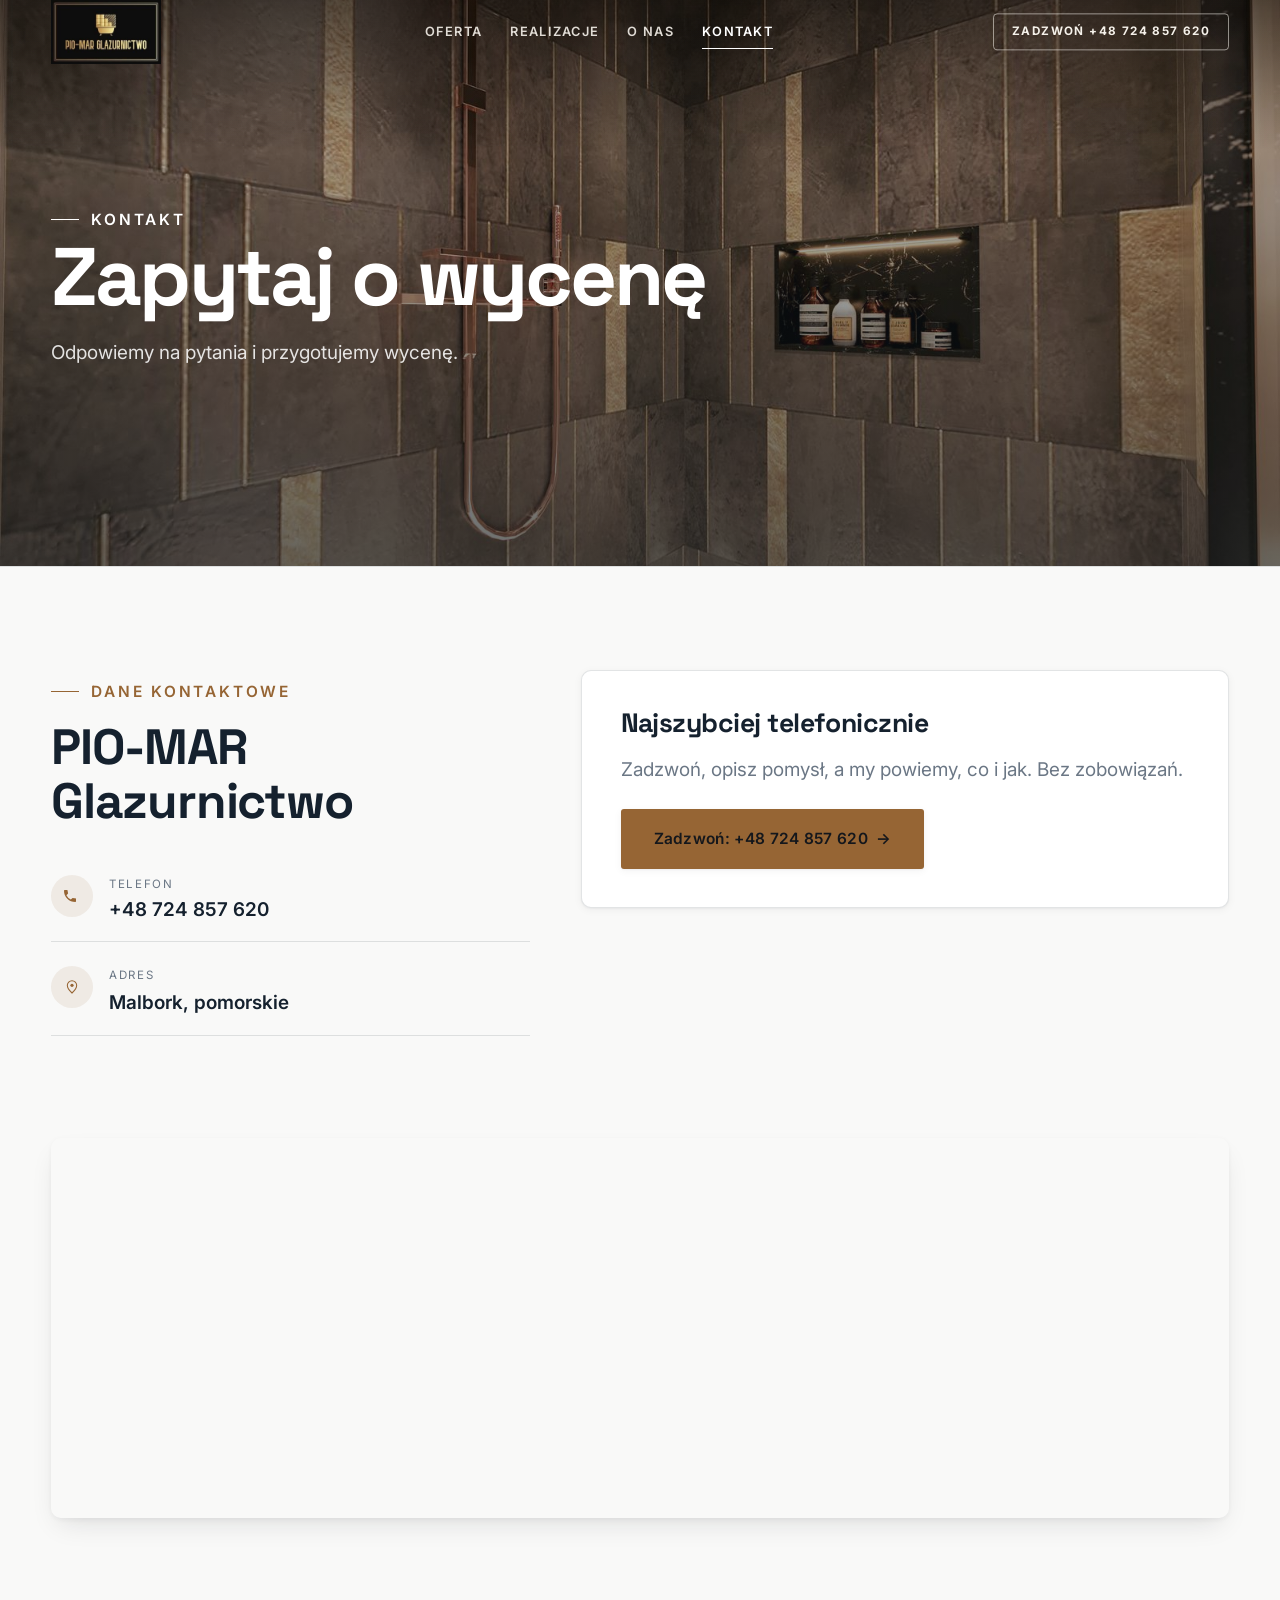
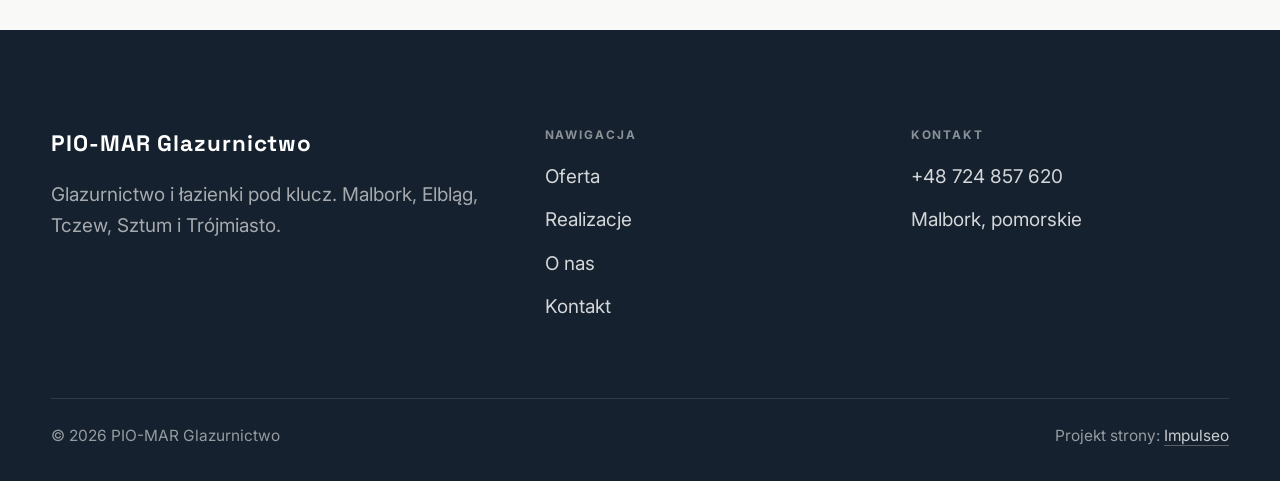
==== commit eb7b71b4: "Stopka: podpis Impulseo z linkiem + poprawka znikajacego napisu w naglowku" ====
--- a/kontakt.html
+++ b/kontakt.html
@@ -81,7 +81,7 @@
     </div>
     <div class="foot-bot">
       <span>© 2026 PIO-MAR Glazurnictwo</span>
-      <span>Projekt strony: Krzysztof Brzeziński</span>
+      <span>Projekt strony: <a class="foot-credit" href="https://impulseo.pl" target="_blank" rel="noopener">Impulseo</a></span>
     </div>
   </div>
 </footer>
--- a/assets/styles.css
+++ b/assets/styles.css
@@ -1,7 +1,7 @@
 /* ============================================================
    STOLBASZ — premium, architektoniczny B2B fit-out
    Jasna paleta, zero brązu. System wg premium-web-craft.
-   Projekt strony: Krzysztof Brzeziński
+   Projekt strony: Impulseo (impulseo.pl)
    ============================================================ */
 
 :root{
@@ -843,3 +843,64 @@
 
 /* === auto-paleta ze zdjęć klienta (dopasowanie do estetyki socials) === */
 :root{--accent:#966534;--accent-d:#734B23;--accent-soft:rgba(150,101,52,0.10);--paper:#F9F9F8;--paper-2:#EFEEED;--paper-3:#E8E7E5;}
+
+/* === HERO-FIT (29.07.2026) — hero DOPASOWUJE SIĘ do wysokości okna =========================
+   Zgłoszenie K. 29.07: na jego laptopie przyciski CTA w hero były ucięte dolną krawędzią
+   (Modern House). Pomiar headless (1512x879 → realny widok 792 px): dolna krawędź CTA
+   wypadała 123 px POD ekranem. Nawet przy maksymalnym oknie (982) było -20 px.
+
+   DLACZEGO POPRZEDNI FIX NIE DZIAŁAŁ: 27.07 dołożyliśmy @media(max-height:820px) — próg.
+   Widok K. ma ~792-895 px, czyli TUŻ NAD progiem → reguła w ogóle się nie włączała.
+   Progi są kruche: każdy inny laptop/dok/pasek zakładek przesuwa granicę.
+
+   ROZWIĄZANIE: zero progów. Każdy rozmiar, który decyduje o wysokości hero (typografia,
+   odstępy, padding), dostaje `min(dotychczasowa-wartość, X svh)` — czyli na wysokim ekranie
+   nic się nie zmienia, a im niższe okno, tym płynniej mniejsze. Treści NIE ucinamy.
+
+   Doklejane na SAM KONIEC styles.css (po motion) → wygrywa kaskadę, nie rusza reguł w miejscu.
+   Weryfikacja: tools-retrofit/measure_fold.py (mierzy zapas pod CTA dla 720/800/879/982). */
+
+/* ---------- HERO KINOWY (strona główna, rodziny „editorial") ---------- */
+.hero-cine .wrap{padding-block:min(var(--space-8),4svh)}
+.hero-cine .eyebrow{margin-bottom:min(var(--space-5),2svh)}
+.hero-cine h1{font-size:min(clamp(2.9rem,2rem + 4.4vw,5.2rem),7.6svh);
+  margin-bottom:min(var(--space-5),2.4svh)}
+.hero-cine .lead{font-size:min(1.125rem,2.3svh);line-height:1.55;
+  margin-bottom:min(var(--space-7),3.2svh)}
+
+/* ---------- HERO FACHOWCY — wariant A (pełny ekran) ---------- */
+.hf-panel{padding-top:min(clamp(6.5rem,13vh,9rem),11svh);
+  padding-bottom:min(clamp(2.6rem,6vh,3.6rem),4svh)}
+.hf-title{font-size:min(clamp(2.3rem,1.6rem + 3.2vw,4.3rem),7svh);
+  margin-top:min(var(--space-4),1.8svh);margin-bottom:min(var(--space-4),1.8svh)}
+.hf-lead{font-size:min(1.18rem,2.3svh);line-height:1.5}
+.hf-phone{margin-top:min(var(--space-6),2.8svh);margin-bottom:min(var(--space-5),2.2svh)}
+.hf-phone-num{font-size:min(clamp(2rem,1.5rem + 2.4vw,3.05rem),5.2svh)}
+.hf-trust{margin-top:min(var(--space-6),2.6svh);padding-top:min(var(--space-4),1.6svh)}
+
+/* Telefon: tam liczy się czytelność, nie upychanie — skalowanie wysokością wyłączone,
+   bo przy 844 px wysokości ekranu svh-limity zaczęłyby zmniejszać tekst bez potrzeby. */
+@media(max-width:680px){
+  .hero-cine h1{font-size:clamp(1.9rem,1.15rem + 4.4vw,2.7rem)}
+  .hero-cine .lead{font-size:.98rem}
+  .hf-title{font-size:clamp(2.1rem,1.6rem + 3.2vw,3rem)}
+  .hf-lead{font-size:1rem}
+  .hf-phone-num{font-size:clamp(1.9rem,1.5rem + 2.4vw,2.5rem)}
+}
+/* === /HERO-FIT === */
+
+
+/* ====== IMPULSEO-FIX-20260731 ======================================================
+   1) PODPIS w stopce jest teraz linkiem do impulseo.pl - ma być widocznie klikalny.
+   2) ŻYWY NAGŁÓWEK: warstwa przenikających kadrów (.mt-hero-layer) miała z-index:1, więc
+      lądowała NAD przyciemnieniem hero, a w rodzinie „fachowcy" nawet nad panelem z tekstem
+      (.hf-panel nie miał własnego z-index). Efekt: przy zmianie zdjęcia napis znikał i wracał.
+      Teraz warstwa idzie tam, gdzie zdjęcie tła (z-index:-2), a treść nagłówka dostaje twardy
+      z-index:3. Zmieniają się WYŁĄCZNIE zdjęcia w tle - napis stoi nieruchomo.
+      (hero-cine celowo pominięte: tam img ma z-index:0 i układ był poprawny.) */
+.foot-bot a.foot-credit{color:rgba(255,255,255,.78);text-decoration:none;border-bottom:1px solid rgba(255,255,255,.28)}
+.foot-bot a.foot-credit:hover{color:#fff;border-bottom-color:#fff}
+.hero-fach > img.mt-hero-layer,.hero-gastro > img.mt-hero-layer,.hero-auto > img.mt-hero-layer,
+.hero-dom > img.mt-hero-layer,.hero-studio > img.mt-hero-layer{z-index:-2}
+.hf-panel,.hf-inner,.hd-panel,.hk-panel,.ha-inner,.hs-inner,.hg-inner{position:relative;z-index:3}
+/* ====== koniec IMPULSEO-FIX-20260731 ====== */
